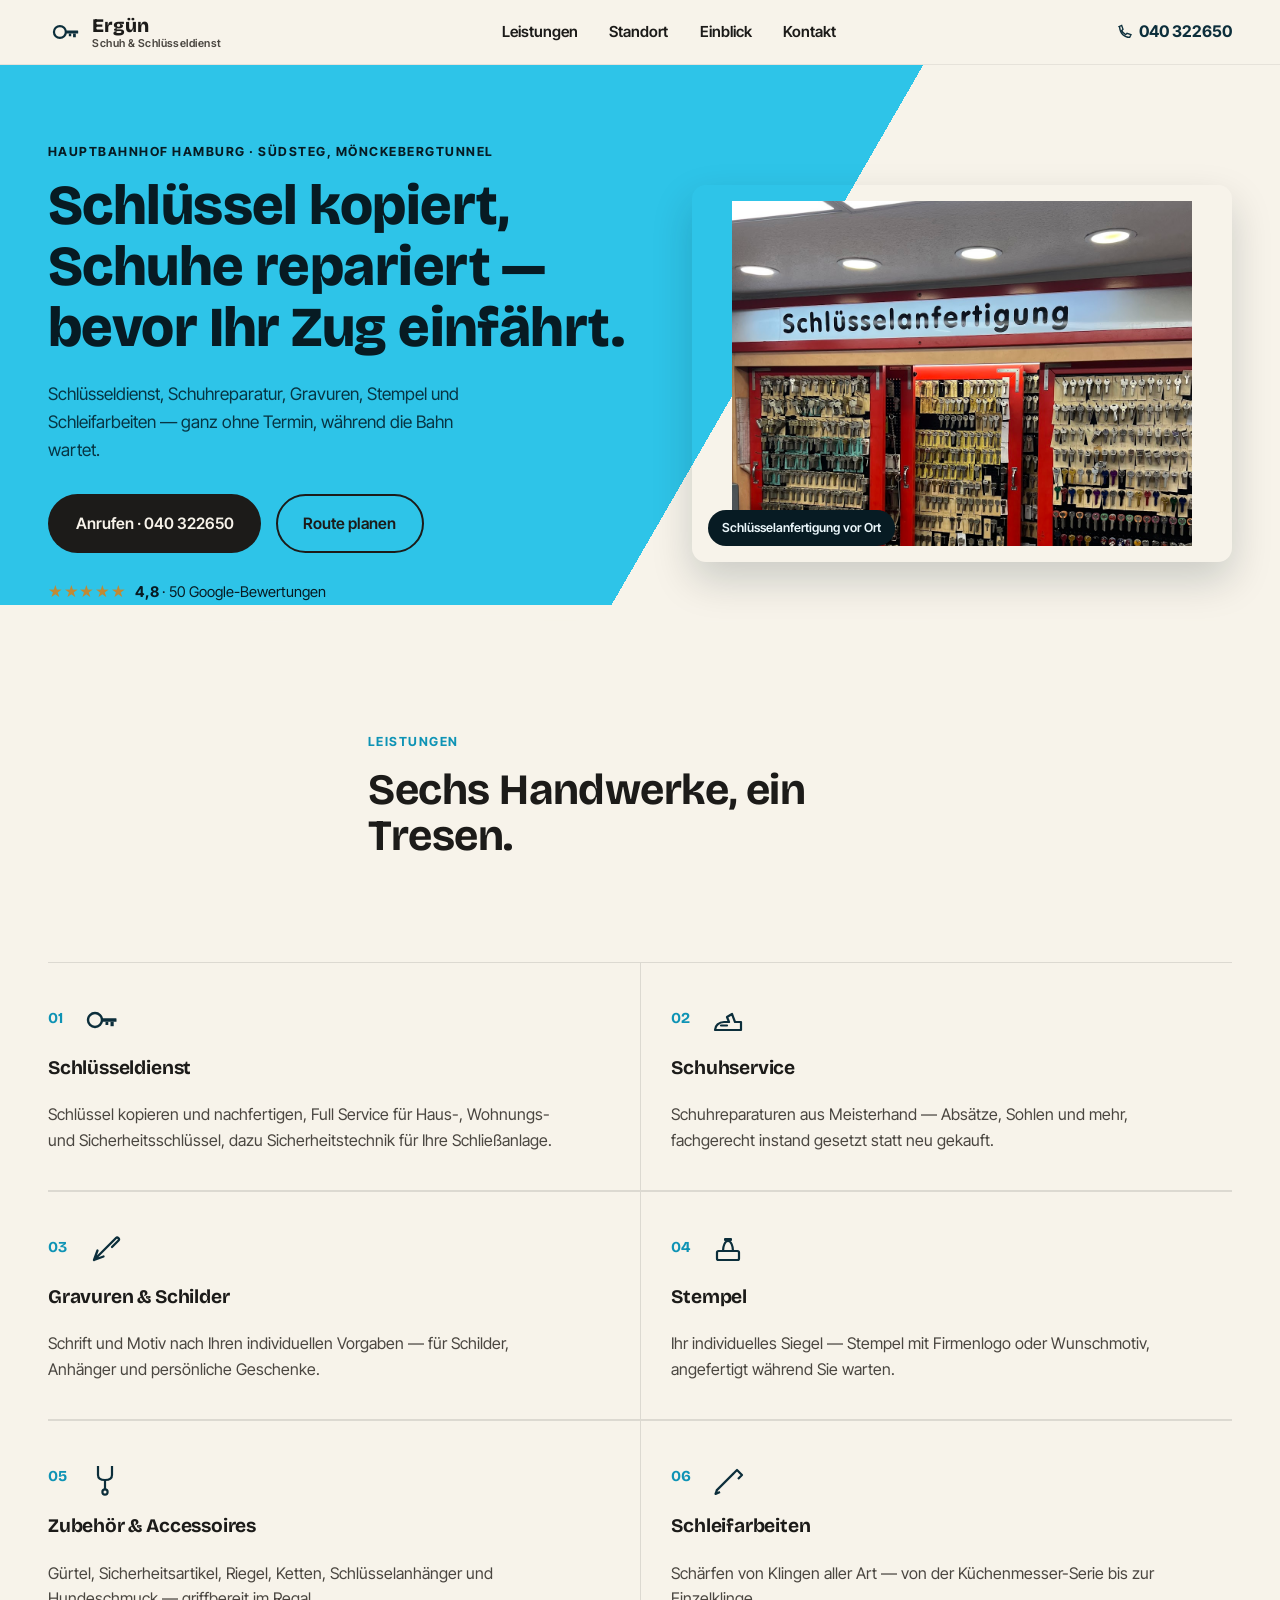
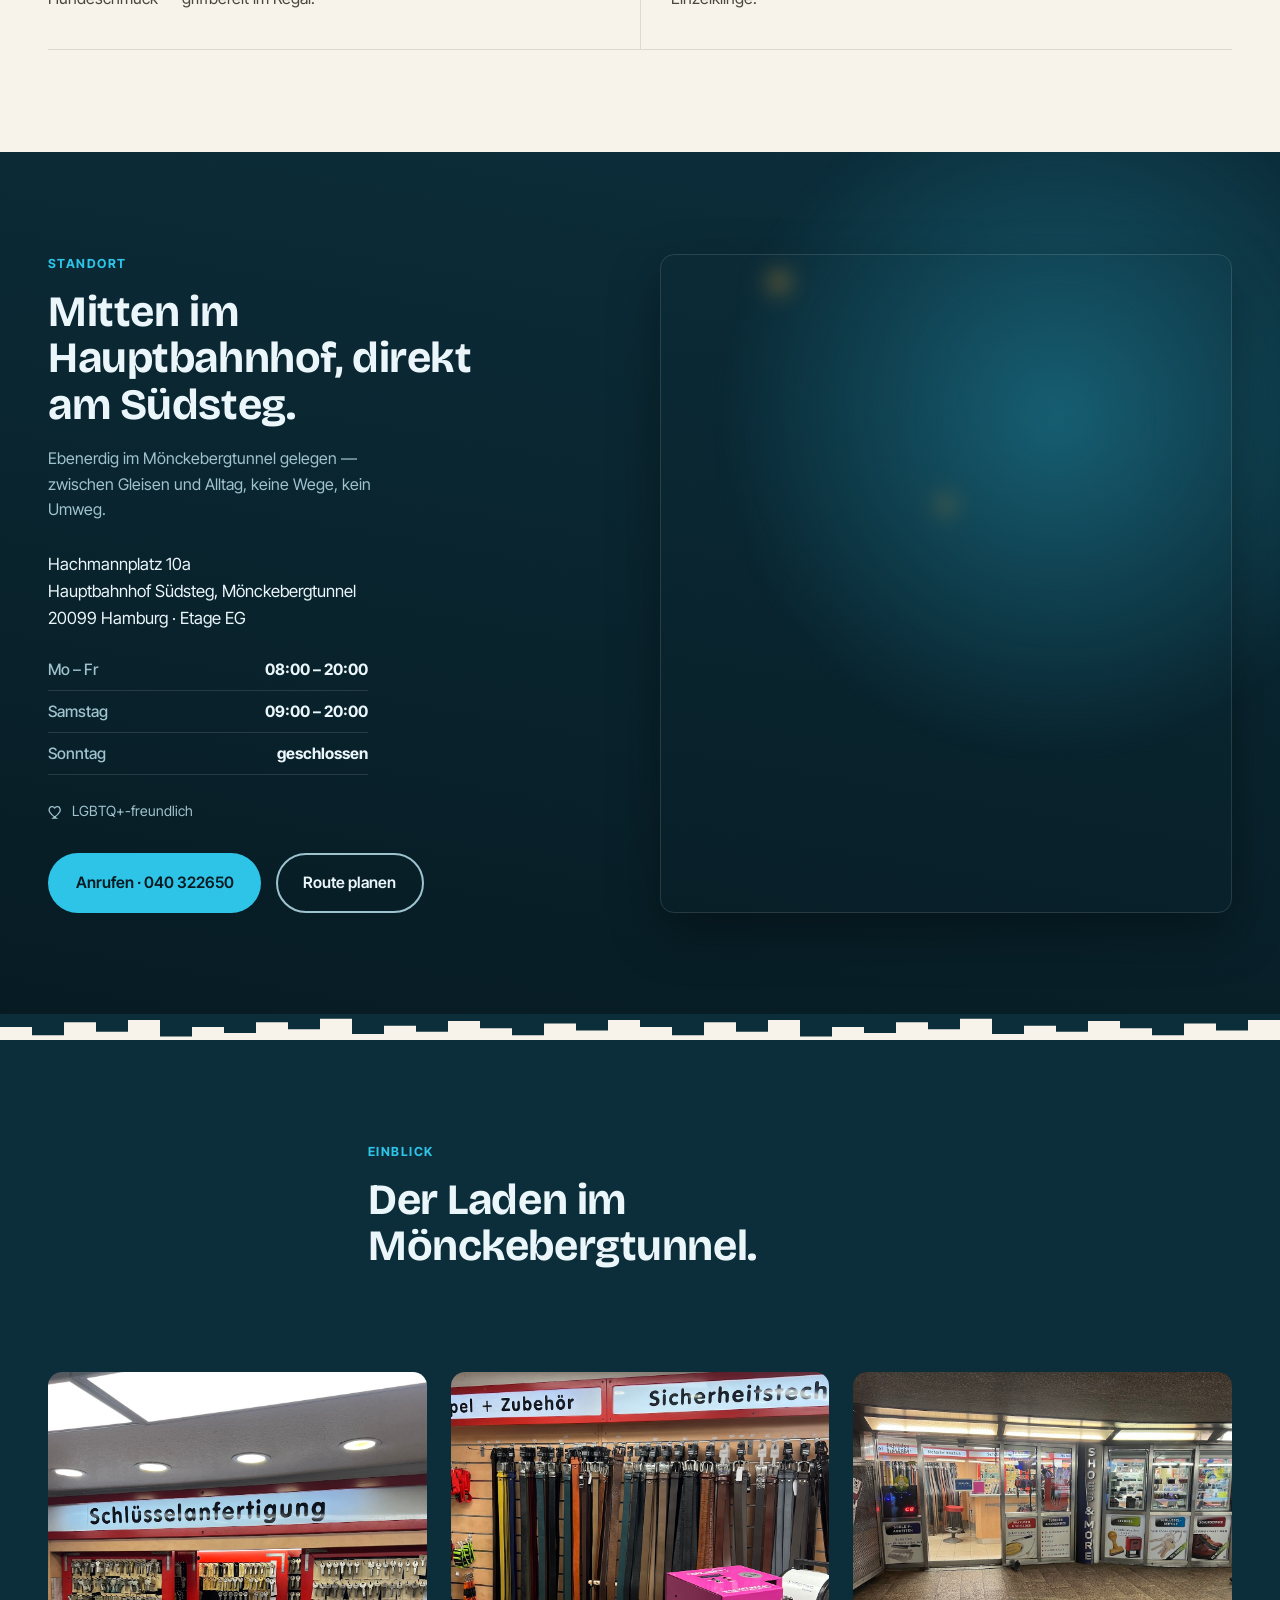
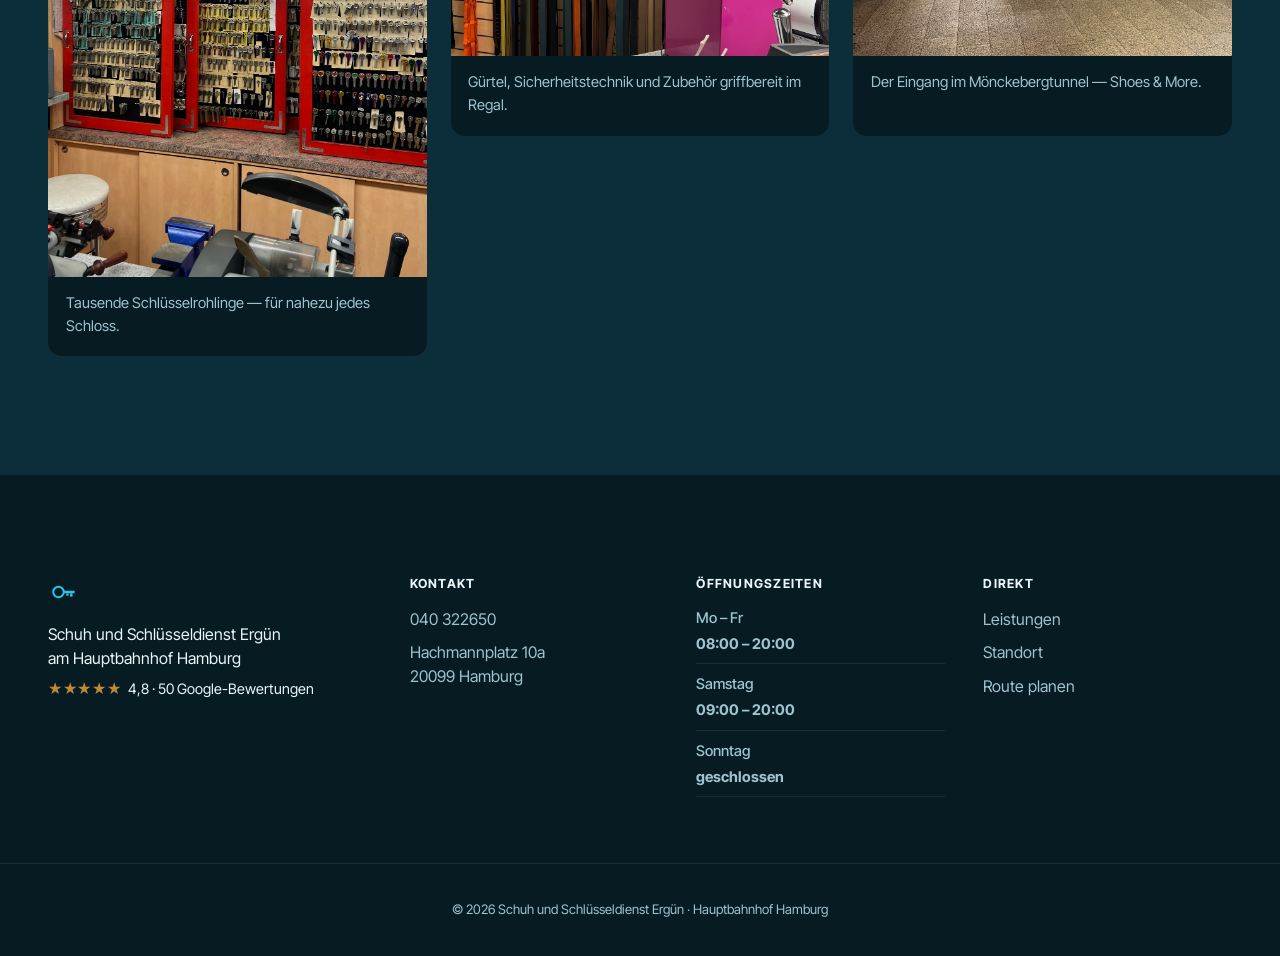
==== index.html @ 08adabd7 "Add files via upload" ====
<!DOCTYPE html>
<html lang="de">
<head>
<meta charset="UTF-8">
<meta name="viewport" content="width=device-width, initial-scale=1.0">
<title>Schuh und Schlüsseldienst Ergün — am Hauptbahnhof Hamburg</title>
<meta name="description" content="Schlüsseldienst, Schuhreparatur, Gravuren, Stempel und Schleifarbeiten direkt am Hauptbahnhof Hamburg, Südsteg Mönckebergtunnel. Ohne Termin, Mo–Sa geöffnet.">
<link rel="icon" href="data:image/svg+xml,%3Csvg xmlns='http://www.w3.org/2000/svg' viewBox='0 0 32 32'%3E%3Crect width='32' height='32' rx='6' fill='%230C2E3B'/%3E%3Ccircle cx='12' cy='16' r='5.5' fill='none' stroke='%232EC4E8' stroke-width='2.4'/%3E%3Crect x='16.5' y='14.6' width='11' height='2.8' rx='0.6' fill='%232EC4E8'/%3E%3Crect x='23' y='17.4' width='2.6' height='3.4' fill='%232EC4E8'/%3E%3Crect x='19.5' y='17.4' width='2.2' height='2.6' fill='%232EC4E8'/%3E%3C/svg%3E">

<link rel="preconnect" href="https://fonts.googleapis.com">
<link rel="preconnect" href="https://fonts.gstatic.com" crossorigin>
<link href="https://fonts.googleapis.com/css2?family=Bricolage+Grotesque:opsz,wght@12..96,400;12..96,600;12..96,700;12..96,800&family=Inter+Tight:wght@400;500;600;700&display=swap" rel="stylesheet">

<link rel="stylesheet" href="styles.css">
</head>
<body>

<a class="skip-link" href="#main">Zum Inhalt springen</a>

<header class="site-header" id="top">
  <div class="header-inner">
    <a href="#top" class="logo">
      <span class="logo-mark" aria-hidden="true">
        <svg viewBox="0 0 40 40" fill="none" xmlns="http://www.w3.org/2000/svg">
          <circle cx="14" cy="20" r="7" stroke="currentColor" stroke-width="2.6"/>
          <rect x="20.5" y="18.2" width="15" height="3.6" rx="0.6" fill="currentColor"/>
          <rect x="29.5" y="21.8" width="3.2" height="4.4" fill="currentColor"/>
          <rect x="24.5" y="21.8" width="2.8" height="3.2" fill="currentColor"/>
        </svg>
      </span>
      <span class="logo-text">
        <span class="logo-name">Ergün</span>
        <span class="logo-sub">Schuh &amp; Schlüsseldienst</span>
      </span>
    </a>

    <nav class="site-nav" id="site-nav" aria-label="Hauptnavigation">
      <a href="#leistungen">Leistungen</a>
      <a href="#standort">Standort</a>
      <a href="#galerie">Einblick</a>
      <a href="#kontakt">Kontakt</a>
    </nav>

    <div class="header-actions">
      <a class="header-phone" href="tel:+4940322650">
        <svg viewBox="0 0 24 24" width="16" height="16" fill="none" stroke="currentColor" stroke-width="2" aria-hidden="true"><path d="M4 5c0 8.3 6.7 15 15 15l2-4-6-2-2 2c-2.5-1.3-4.7-3.5-6-6l2-2-2-6-4 2z"/></svg>
        040 322650
      </a>
      <button class="nav-toggle" id="nav-toggle" aria-controls="site-nav" aria-expanded="false">
        <span class="nav-toggle-label">Menü</span>
        <span class="nav-toggle-icon" aria-hidden="true"></span>
      </button>
    </div>
  </div>
</header>

<main id="main">

  <!-- ================= HERO ================= -->
  <section class="hero">
    <div class="hero-inner">
      <div class="hero-copy">
        <p class="eyebrow">Hauptbahnhof Hamburg · Südsteg, Mönckebergtunnel</p>
        <h1>Schlüssel kopiert, Schuhe repariert — bevor Ihr Zug einfährt.</h1>
        <p class="hero-lede">Schlüsseldienst, Schuhreparatur, Gravuren, Stempel und Schleifarbeiten — ganz ohne Termin, während die Bahn wartet.</p>
        <div class="hero-actions">
          <a class="btn btn-primary" href="tel:+4940322650">Anrufen · 040 322650</a>
          <a class="btn btn-ghost" href="https://www.google.com/maps/dir/?api=1&destination=Hachmannplatz+10a%2C+20099+Hamburg" target="_blank" rel="noopener">Route planen</a>
        </div>
        <div class="hero-rating">
          <span class="stars" aria-hidden="true">★★★★★</span>
          <span><strong>4,8</strong> · 50 Google-Bewertungen</span>
        </div>
      </div>
      <div class="hero-media">
        <figure>
          <img src="images/schluesselwand.jpg" alt="Wand mit hunderten Schlüsselrohlingen in der Schlüsselanfertigung bei Ergün" width="1200" height="1697" loading="eager">
        </figure>
        <span class="hero-media-tag">Schlüsselanfertigung vor Ort</span>
      </div>
    </div>
  </section>

  <div class="divider" aria-hidden="true">
    <svg viewBox="0 0 1200 44" preserveAspectRatio="none"><path d="M0,22 L30,22 L30,8 L60,8 L60,30 L90,30 L90,14 L120,14 L120,34 L150,34 L150,6 L180,6 L180,22 L210,22 L210,12 L240,12 L240,30 L270,30 L270,18 L300,18 L300,36 L330,36 L330,10 L360,10 L360,24 L390,24 L390,14 L420,14 L420,32 L450,32 L450,20 L480,20 L480,8 L510,8 L510,28 L540,28 L540,16 L570,16 L570,34 L600,34 L600,22 L630,22 L630,8 L660,8 L660,30 L690,30 L690,14 L720,14 L720,34 L750,34 L750,6 L780,6 L780,22 L810,22 L810,12 L840,12 L840,30 L870,30 L870,18 L900,18 L900,36 L930,36 L930,10 L960,10 L960,24 L990,24 L990,14 L1020,14 L1020,32 L1050,32 L1050,20 L1080,20 L1080,8 L1110,8 L1110,28 L1140,28 L1140,16 L1170,16 L1170,34 L1200,34 L1200,44 L0,44 Z"/></svg>
  </div>

  <!-- ================= LEISTUNGEN ================= -->
  <section class="services" id="leistungen">
    <div class="section-head">
      <p class="eyebrow">Leistungen</p>
      <h2>Sechs Handwerke, ein Tresen.</h2>
    </div>

    <ul class="service-list">
      <li class="service-item">
        <span class="service-index">01</span>
        <div class="service-icon" aria-hidden="true">
          <svg viewBox="0 0 40 40" fill="none"><circle cx="14" cy="20" r="7" stroke="currentColor" stroke-width="2.4"/><rect x="20.5" y="18.2" width="15" height="3.6" rx="0.6" fill="currentColor"/><rect x="29.5" y="21.8" width="3.2" height="4.4" fill="currentColor"/><rect x="24.5" y="21.8" width="2.8" height="3.2" fill="currentColor"/></svg>
        </div>
        <h3>Schlüsseldienst</h3>
        <p>Schlüssel kopieren und nachfertigen, Full Service für Haus-, Wohnungs- und Sicherheitsschlüssel, dazu Sicherheitstechnik für Ihre Schließanlage.</p>
      </li>

      <li class="service-item">
        <span class="service-index">02</span>
        <div class="service-icon" aria-hidden="true">
          <svg viewBox="0 0 40 40" fill="none"><path d="M7 30h26v-8h-6l-3-8-5 3 2 5h-5c-5 0-9 3.5-9 8z" stroke="currentColor" stroke-width="2.2" stroke-linejoin="round" stroke-linecap="round"/><path d="M13 25.5h6" stroke="currentColor" stroke-width="2.2" stroke-linecap="round"/></svg>
        </div>
        <h3>Schuhservice</h3>
        <p>Schuhreparaturen aus Meisterhand — Absätze, Sohlen und mehr, fachgerecht instand gesetzt statt neu gekauft.</p>
      </li>

      <li class="service-item">
        <span class="service-index">03</span>
        <div class="service-icon" aria-hidden="true">
          <svg viewBox="0 0 40 40" fill="none"><path d="M9 31 25 15l6-6c1.5-1.5 4 1 2.5 2.5L27 18M9 31l3.5-9.5M9 31l9.5-3.5" stroke="currentColor" stroke-width="2.3" stroke-linejoin="round" stroke-linecap="round"/></svg>
        </div>
        <h3>Gravuren &amp; Schilder</h3>
        <p>Schrift und Motiv nach Ihren individuellen Vorgaben — für Schilder, Anhänger und persönliche Geschenke.</p>
      </li>

      <li class="service-item">
        <span class="service-index">04</span>
        <div class="service-icon" aria-hidden="true">
          <svg viewBox="0 0 40 40" fill="none"><rect x="9" y="22" width="22" height="9" rx="1.5" stroke="currentColor" stroke-width="2.2"/><path d="M15 22c0-5 2-10 5-10s5 5 5 10" stroke="currentColor" stroke-width="2.2" stroke-linecap="round"/><rect x="16" y="9" width="8" height="3" rx="1" fill="currentColor"/></svg>
        </div>
        <h3>Stempel</h3>
        <p>Ihr individuelles Siegel — Stempel mit Firmenlogo oder Wunschmotiv, angefertigt während Sie warten.</p>
      </li>

      <li class="service-item">
        <span class="service-index">05</span>
        <div class="service-icon" aria-hidden="true">
          <svg viewBox="0 0 40 40" fill="none"><path d="M13 8v9c0 3 2.5 5 7 5s7-2 7-5V8" stroke="currentColor" stroke-width="2.2"/><path d="M20 22v10" stroke="currentColor" stroke-width="2.2"/><circle cx="20" cy="34" r="2.6" stroke="currentColor" stroke-width="2.2"/></svg>
        </div>
        <h3>Zubehör &amp; Accessoires</h3>
        <p>Gürtel, Sicherheitsartikel, Riegel, Ketten, Schlüsselanhänger und Hundeschmuck — griffbereit im Regal.</p>
      </li>

      <li class="service-item">
        <span class="service-index">06</span>
        <div class="service-icon" aria-hidden="true">
          <svg viewBox="0 0 40 40" fill="none"><path d="M8 32 24 16" stroke="currentColor" stroke-width="2.4" stroke-linecap="round"/><path d="M24 16l4-4 5 5-4 4" stroke="currentColor" stroke-width="2.2" stroke-linejoin="round"/><path d="M8 32l-1.5 4L11 34" stroke="currentColor" stroke-width="2.2" stroke-linejoin="round"/></svg>
        </div>
        <h3>Schleifarbeiten</h3>
        <p>Schärfen von Klingen aller Art — von der Küchenmesser-Serie bis zur Einzelklinge.</p>
      </li>
    </ul>
  </section>

  <!-- ================= STANDORT (dunkel) ================= -->
  <section class="location" id="standort">
    <div class="location-glow" aria-hidden="true"></div>
    <div class="location-inner">
      <div class="location-copy">
        <p class="eyebrow eyebrow-light">Standort</p>
        <h2>Mitten im Hauptbahnhof, direkt am Südsteg.</h2>
        <p class="location-lede">Ebenerdig im Mönckebergtunnel gelegen — zwischen Gleisen und Alltag, keine Wege, kein Umweg.</p>

        <address>
          Hachmannplatz 10a<br>
          Hauptbahnhof Südsteg, Mönckebergtunnel<br>
          20099 Hamburg · Etage EG
        </address>

        <dl class="hours">
          <div><dt>Mo – Fr</dt><dd>08:00 – 20:00</dd></div>
          <div><dt>Samstag</dt><dd>09:00 – 20:00</dd></div>
          <div><dt>Sonntag</dt><dd>geschlossen</dd></div>
        </dl>

        <p class="location-note">
          <svg viewBox="0 0 24 24" width="16" height="16" fill="none" stroke="currentColor" stroke-width="2" aria-hidden="true"><path d="M12 21s-7-4.6-9.5-9C.7 8.4 2 4.8 5.2 4c2-.5 3.8.4 4.8 2 1-1.6 2.8-2.5 4.8-2 3.2.8 4.5 4.4 2.7 8-2.5 4.4-9.5 9-9.5 9z"/></svg>
          LGBTQ+-freundlich
        </p>

        <div class="location-actions">
          <a class="btn btn-primary" href="tel:+4940322650">Anrufen · 040 322650</a>
          <a class="btn btn-outline" href="https://www.google.com/maps/dir/?api=1&destination=Hachmannplatz+10a%2C+20099+Hamburg" target="_blank" rel="noopener">Route planen</a>
        </div>
      </div>

      <div class="location-map">
        <iframe
          title="Standort: Schuh und Schlüsseldienst Ergün am Hauptbahnhof Hamburg"
          src="https://www.google.com/maps?q=Hachmannplatz+10a,20099+Hamburg&output=embed"
          loading="lazy"
          referrerpolicy="no-referrer-when-downgrade">
        </iframe>
      </div>
    </div>
  </section>

  <div class="divider divider-flip" aria-hidden="true">
    <svg viewBox="0 0 1200 44" preserveAspectRatio="none"><path d="M0,22 L30,22 L30,8 L60,8 L60,30 L90,30 L90,14 L120,14 L120,34 L150,34 L150,6 L180,6 L180,22 L210,22 L210,12 L240,12 L240,30 L270,30 L270,18 L300,18 L300,36 L330,36 L330,10 L360,10 L360,24 L390,24 L390,14 L420,14 L420,32 L450,32 L450,20 L480,20 L480,8 L510,8 L510,28 L540,28 L540,16 L570,16 L570,34 L600,34 L600,22 L630,22 L630,8 L660,8 L660,30 L690,30 L690,14 L720,14 L720,34 L750,34 L750,6 L780,6 L780,22 L810,22 L810,12 L840,12 L840,30 L870,30 L870,18 L900,18 L900,36 L930,36 L930,10 L960,10 L960,24 L990,24 L990,14 L1020,14 L1020,32 L1050,32 L1050,20 L1080,20 L1080,8 L1110,8 L1110,28 L1140,28 L1140,16 L1170,16 L1170,34 L1200,34 L1200,44 L0,44 Z"/></svg>
  </div>

  <!-- ================= GALERIE ================= -->
  <section class="gallery" id="galerie">
    <div class="section-head">
      <p class="eyebrow">Einblick</p>
      <h2>Der Laden im Mönckebergtunnel.</h2>
    </div>

    <div class="gallery-grid">
      <figure class="gallery-item gallery-item-tall">
        <img src="images/schluesselwand.jpg" alt="Regale mit Schlüsselrohlingen in allen Farben in der Schlüsselanfertigung" loading="lazy">
        <figcaption>Tausende Schlüsselrohlinge — für nahezu jedes Schloss.</figcaption>
      </figure>
      <figure class="gallery-item">
        <img src="images/zubehoer.jpg" alt="Regal mit Gürteln, Sicherheitstechnik und Zubehör" loading="lazy">
        <figcaption>Gürtel, Sicherheitstechnik und Zubehör griffbereit im Regal.</figcaption>
      </figure>
      <figure class="gallery-item">
        <img src="images/ladeneingang.jpg" alt="Eingang des Ladens Shoes &amp; More im Mönckebergtunnel am Hauptbahnhof" loading="lazy">
        <figcaption>Der Eingang im Mönckebergtunnel — Shoes &amp; More.</figcaption>
      </figure>
    </div>
  </section>

</main>

<footer class="site-footer" id="kontakt">
  <div class="footer-inner">
    <div class="footer-brand">
      <span class="logo-mark" aria-hidden="true">
        <svg viewBox="0 0 40 40" fill="none" xmlns="http://www.w3.org/2000/svg">
          <circle cx="14" cy="20" r="7" stroke="currentColor" stroke-width="2.6"/>
          <rect x="20.5" y="18.2" width="15" height="3.6" rx="0.6" fill="currentColor"/>
          <rect x="29.5" y="21.8" width="3.2" height="4.4" fill="currentColor"/>
          <rect x="24.5" y="21.8" width="2.8" height="3.2" fill="currentColor"/>
        </svg>
      </span>
      <p>Schuh und Schlüsseldienst Ergün<br>am Hauptbahnhof Hamburg</p>
      <p class="footer-rating"><span class="stars" aria-hidden="true">★★★★★</span> 4,8 · 50 Google-Bewertungen</p>
    </div>

    <div class="footer-col">
      <h3>Kontakt</h3>
      <a href="tel:+4940322650">040 322650</a>
      <address>Hachmannplatz 10a<br>20099 Hamburg</address>
    </div>

    <div class="footer-col">
      <h3>Öffnungszeiten</h3>
      <dl class="hours hours-footer">
        <div><dt>Mo – Fr</dt><dd>08:00 – 20:00</dd></div>
        <div><dt>Samstag</dt><dd>09:00 – 20:00</dd></div>
        <div><dt>Sonntag</dt><dd>geschlossen</dd></div>
      </dl>
    </div>

    <div class="footer-col">
      <h3>Direkt</h3>
      <a href="#leistungen">Leistungen</a>
      <a href="#standort">Standort</a>
      <a href="https://www.google.com/maps/dir/?api=1&destination=Hachmannplatz+10a%2C+20099+Hamburg" target="_blank" rel="noopener">Route planen</a>
    </div>
  </div>

  <div class="footer-bottom">
    <p>© 2026 Schuh und Schlüsseldienst Ergün · Hauptbahnhof Hamburg</p>
  </div>
</footer>

<script src="script.js"></script>
</body>
</html>
---- styles.css ----
/* ================================================
   Schuh und Schlüsseldienst Ergün — Design Tokens
   ================================================ */
:root {
  /* Farben */
  --paper: #F7F3EA;
  --paper-dim: #EFE9DB;
  --ink: #1C1B19;
  --ink-soft: #4A4640;

  --navy: #0C2E3B;
  --navy-deep: #071B23;
  --navy-line: rgba(255, 255, 255, 0.12);

  --cyan: #2EC4E8;
  --cyan-deep: #0E93B5;
  --cyan-ink: #073544;

  --brass: #C08A34;
  --red: #B5222A;

  --paper-on-navy: #EAF6FA;
  --paper-on-navy-dim: #9FC3CE;

  /* Typografie */
  --font-display: "Bricolage Grotesque", "Segoe UI", system-ui, sans-serif;
  --font-body: "Inter Tight", "Segoe UI", system-ui, sans-serif;

  /* Abstand */
  --gutter: clamp(1.25rem, 4vw, 3rem);
  --section-pad: clamp(3.5rem, 8vw, 7rem);
  --radius: 14px;
}

/* ================= Reset ================= */
*, *::before, *::after { box-sizing: border-box; }
html { -webkit-text-size-adjust: 100%; scroll-behavior: smooth; }
@media (prefers-reduced-motion: reduce) {
  html { scroll-behavior: auto; }
  *, *::before, *::after {
    animation-duration: 0.01ms !important;
    animation-iteration-count: 1 !important;
    transition-duration: 0.01ms !important;
    scroll-behavior: auto !important;
  }
}

body {
  margin: 0;
  background: var(--paper);
  color: var(--ink);
  font-family: var(--font-body);
  font-size: 16px;
  line-height: 1.6;
  -webkit-font-smoothing: antialiased;
}

img { max-width: 100%; height: auto; display: block; }
address { font-style: normal; }
ul { list-style: none; margin: 0; padding: 0; }

a { color: inherit; text-decoration: none; }

h1, h2, h3 {
  font-family: var(--font-display);
  color: var(--ink);
  margin: 0;
  line-height: 1.08;
  letter-spacing: -0.01em;
}

:focus-visible {
  outline: 3px solid var(--brass);
  outline-offset: 3px;
  border-radius: 4px;
}

.skip-link {
  position: absolute;
  left: -999px;
  top: auto;
  background: var(--ink);
  color: var(--paper);
  padding: 0.75rem 1.25rem;
  z-index: 999;
  border-radius: 0 0 8px 0;
}
.skip-link:focus {
  left: 0;
  top: 0;
}

.eyebrow {
  font-family: var(--font-body);
  font-weight: 700;
  font-size: 0.78rem;
  letter-spacing: 0.12em;
  text-transform: uppercase;
  color: var(--cyan-deep);
  margin: 0 0 0.9rem;
}
.eyebrow-light { color: var(--cyan); }

/* ================= Buttons ================= */
.btn {
  display: inline-flex;
  align-items: center;
  justify-content: center;
  gap: 0.5rem;
  padding: 0.95rem 1.6rem;
  border-radius: 999px;
  font-family: var(--font-body);
  font-weight: 600;
  font-size: 0.98rem;
  min-height: 44px;
  transition: transform 0.15s ease, background-color 0.15s ease, box-shadow 0.15s ease;
  border: 2px solid transparent;
}
.btn:hover { transform: translateY(-1px); }
.btn:active { transform: translateY(0); }

.btn-primary {
  background: var(--ink);
  color: var(--paper);
}
.btn-primary:hover { background: var(--navy-deep); }

.btn-ghost {
  background: transparent;
  border-color: var(--ink);
  color: var(--ink);
}
.btn-ghost:hover { background: var(--ink); color: var(--paper); }

.btn-outline {
  background: transparent;
  border-color: var(--paper-on-navy-dim);
  color: var(--paper-on-navy);
}
.btn-outline:hover { background: rgba(255,255,255,0.08); border-color: var(--cyan); }

/* ================= Header ================= */
.site-header {
  position: sticky;
  top: 0;
  z-index: 100;
  background: var(--paper);
  border-bottom: 1px solid rgba(28, 27, 25, 0.08);
}

.header-inner {
  max-width: 1280px;
  margin: 0 auto;
  padding: 0.85rem var(--gutter);
  display: flex;
  align-items: center;
  justify-content: space-between;
  gap: 1rem;
}

.logo {
  display: flex;
  align-items: center;
  gap: 0.65rem;
}
.logo-mark {
  display: inline-flex;
  align-items: center;
  justify-content: center;
  color: var(--navy);
  width: 34px;
  height: 34px;
  flex: none;
}
.logo-mark svg { width: 100%; height: 100%; display: block; }
.logo-text { display: flex; flex-direction: column; line-height: 1.15; }
.logo-name {
  font-family: var(--font-display);
  font-weight: 800;
  font-size: 1.2rem;
  color: var(--ink);
}
.logo-sub {
  font-size: 0.68rem;
  font-weight: 600;
  letter-spacing: 0.04em;
  color: var(--ink-soft);
}

.site-nav {
  display: flex;
  gap: 1.75rem;
  font-weight: 600;
  font-size: 0.95rem;
}
.site-nav a { padding: 0.4rem 0.1rem; position: relative; }
.site-nav a::after {
  content: "";
  position: absolute;
  left: 0; right: 100%;
  bottom: -2px;
  height: 2px;
  background: var(--cyan-deep);
  transition: right 0.2s ease;
}
.site-nav a:hover::after,
.site-nav a:focus-visible::after { right: 0; }

.header-actions { display: flex; align-items: center; gap: 0.9rem; }

.header-phone {
  display: inline-flex;
  align-items: center;
  gap: 0.4rem;
  font-weight: 700;
  font-size: 0.92rem;
  color: var(--navy);
  white-space: nowrap;
}

.nav-toggle {
  display: none;
  align-items: center;
  gap: 0.5rem;
  background: none;
  border: none;
  font-family: var(--font-body);
  font-weight: 600;
  font-size: 0.9rem;
  color: var(--ink);
  cursor: pointer;
  padding: 0.5rem;
  min-width: 44px;
  min-height: 44px;
}
.nav-toggle-icon {
  width: 20px;
  height: 14px;
  position: relative;
}
.nav-toggle-icon,
.nav-toggle-icon::before,
.nav-toggle-icon::after {
  display: block;
}
.nav-toggle-icon::before,
.nav-toggle-icon::after,
.nav-toggle-icon {
  height: 2px;
  background: var(--ink);
}
.nav-toggle-icon::before,
.nav-toggle-icon::after {
  content: "";
  position: absolute;
  left: 0;
  width: 100%;
  transition: transform 0.2s ease, opacity 0.2s ease;
}
.nav-toggle-icon { background: var(--ink); top: 6px; position: relative; }
.nav-toggle-icon::before { top: -6px; }
.nav-toggle-icon::after { top: 6px; }

.nav-toggle[aria-expanded="true"] .nav-toggle-icon { background: transparent; }
.nav-toggle[aria-expanded="true"] .nav-toggle-icon::before { transform: translateY(6px) rotate(45deg); }
.nav-toggle[aria-expanded="true"] .nav-toggle-icon::after { transform: translateY(-6px) rotate(-45deg); }

/* ================= Hero ================= */
.hero {
  background: linear-gradient(175deg, var(--cyan) 0%, var(--cyan) 62%, var(--paper) 62%);
  padding: clamp(2.5rem, 6vw, 4.5rem) var(--gutter) 0;
}
.hero-inner {
  max-width: 1280px;
  margin: 0 auto;
  display: grid;
  grid-template-columns: 1fr;
  gap: 2.5rem;
  align-items: end;
}
.hero-copy { max-width: 640px; }
.hero-copy .eyebrow { color: var(--navy-deep); }
.hero h1 {
  font-size: clamp(2.1rem, 5.6vw, 3.6rem);
  font-weight: 800;
  color: var(--navy-deep);
}
.hero-lede {
  margin: 1.35rem 0 1.9rem;
  font-size: 1.08rem;
  color: var(--cyan-ink);
  max-width: 46ch;
}
.hero-actions { display: flex; flex-wrap: wrap; gap: 0.9rem; }
.hero-rating {
  display: flex;
  align-items: center;
  gap: 0.55rem;
  margin-top: 1.75rem;
  font-size: 0.92rem;
  color: var(--navy-deep);
}
.stars { color: var(--brass); letter-spacing: 0.05em; }

.hero-media {
  position: relative;
  border-radius: var(--radius) var(--radius) 0 0;
  overflow: hidden;
  box-shadow: 0 18px 40px rgba(7, 27, 35, 0.18);
}
.hero-media img {
  width: 100%;
  aspect-ratio: 4 / 3;
  object-fit: cover;
  object-position: center 30%;
}
.hero-media-tag {
  position: absolute;
  left: 1rem;
  bottom: 1rem;
  background: var(--navy-deep);
  color: var(--paper-on-navy);
  font-size: 0.78rem;
  font-weight: 600;
  padding: 0.5rem 0.85rem;
  border-radius: 999px;
}

/* ================= Divider (Schlüsselzacken) ================= */
.divider {
  width: 100%;
  line-height: 0;
  color: var(--paper);
  margin-top: -1px;
}
.divider svg { width: 100%; height: 26px; display: block; }
.divider svg path { fill: currentColor; }
.divider-flip { transform: scaleY(-1); color: var(--navy); }
.divider-flip + .gallery,
.location + .divider-flip { color: var(--navy); }

/* ================= Section shell ================= */
.section-head { max-width: 640px; margin: 0 auto var(--section-pad); text-align: left; padding: 0 var(--gutter); }
.section-head h2 { font-size: clamp(1.9rem, 4.2vw, 2.7rem); font-weight: 700; }

.services {
  padding: var(--section-pad) 0;
  max-width: 1280px;
  margin: 0 auto;
}

.service-list {
  display: grid;
  grid-template-columns: 1fr;
  padding: 0 var(--gutter);
  border-top: 1px solid rgba(28, 27, 25, 0.12);
}
.service-item {
  display: grid;
  grid-template-columns: auto auto 1fr;
  align-items: start;
  gap: 1.1rem;
  padding: 1.9rem 0;
  border-bottom: 1px solid rgba(28, 27, 25, 0.12);
}
.service-index {
  font-family: var(--font-display);
  font-weight: 700;
  font-size: 0.95rem;
  color: var(--cyan-deep);
  padding-top: 0.35rem;
}
.service-icon {
  width: 40px;
  height: 40px;
  color: var(--navy);
  flex: none;
}
.service-icon svg { width: 100%; height: 100%; }
.service-item h3 {
  font-size: 1.2rem;
  font-weight: 700;
  margin-bottom: 0.4rem;
  grid-column: 1 / -1;
}
.service-item p {
  grid-column: 1 / -1;
  margin: 0;
  color: var(--ink-soft);
  max-width: 56ch;
}

/* ================= Standort (dunkel) ================= */
.location {
  position: relative;
  background: linear-gradient(190deg, var(--navy) 0%, var(--navy-deep) 100%);
  color: var(--paper-on-navy);
  overflow: hidden;
  padding: var(--section-pad) 0;
}
.location-glow {
  position: absolute;
  top: -10%;
  right: -10%;
  width: 55%;
  aspect-ratio: 1;
  background: radial-gradient(circle, rgba(46, 196, 232, 0.35) 0%, rgba(46, 196, 232, 0) 68%);
  filter: blur(10px);
  pointer-events: none;
}
.location-glow::before,
.location-glow::after {
  content: "";
  position: absolute;
  width: 10px;
  height: 10px;
  border-radius: 50%;
  background: var(--brass);
  box-shadow: 0 0 18px 4px rgba(192, 138, 52, 0.7);
}
.location-glow::before { top: 30%; left: 10%; }
.location-glow::after { top: 62%; left: 34%; width: 6px; height: 6px; }

.location-inner {
  position: relative;
  max-width: 1280px;
  margin: 0 auto;
  padding: 0 var(--gutter);
  display: grid;
  grid-template-columns: 1fr;
  gap: 2.5rem;
}

.location h2 {
  color: var(--paper-on-navy);
  font-size: clamp(1.9rem, 4.2vw, 2.7rem);
  font-weight: 700;
  max-width: 16ch;
}
.location-lede {
  color: var(--paper-on-navy-dim);
  max-width: 42ch;
  margin: 1.1rem 0 1.75rem;
}
.location address {
  font-size: 1.05rem;
  line-height: 1.6;
  margin-bottom: 1.6rem;
}

.hours {
  display: grid;
  gap: 0.55rem;
  margin: 0 0 1.6rem;
  max-width: 20rem;
}
.hours > div {
  display: flex;
  justify-content: space-between;
  border-bottom: 1px solid var(--navy-line);
  padding-bottom: 0.45rem;
  font-size: 0.98rem;
}
.hours dt { color: var(--paper-on-navy-dim); font-weight: 500; }
.hours dd { margin: 0; font-weight: 700; }

.location-note {
  display: flex;
  align-items: center;
  gap: 0.5rem;
  font-size: 0.88rem;
  color: var(--paper-on-navy-dim);
  margin-bottom: 1.9rem;
}

.location-actions { display: flex; flex-wrap: wrap; gap: 0.9rem; }
.location-actions .btn-primary { background: var(--cyan); color: var(--navy-deep); }
.location-actions .btn-primary:hover { background: var(--paper-on-navy); }

.location-map {
  border-radius: var(--radius);
  overflow: hidden;
  min-height: 280px;
  box-shadow: 0 20px 50px rgba(0,0,0,0.35);
  border: 1px solid var(--navy-line);
}
.location-map iframe {
  width: 100%;
  height: 100%;
  min-height: 280px;
  border: 0;
  display: block;
  filter: grayscale(0.15) contrast(1.05);
}

/* ================= Galerie ================= */
.gallery {
  background: var(--navy);
  padding: var(--section-pad) 0 calc(var(--section-pad) + 1rem);
}
.gallery .section-head h2,
.gallery .eyebrow { color: var(--paper-on-navy); }
.gallery .eyebrow { color: var(--cyan); }

.gallery-grid {
  max-width: 1280px;
  margin: 0 auto;
  padding: 0 var(--gutter);
  display: grid;
  grid-template-columns: 1fr;
  gap: 1.5rem;
}
.gallery-item {
  margin: 0;
  border-radius: var(--radius);
  overflow: hidden;
  background: var(--navy-deep);
}
.gallery-item img {
  width: 100%;
  aspect-ratio: 4 / 3;
  object-fit: cover;
}
.gallery-item-tall img { aspect-ratio: 3 / 4; }
.gallery-item figcaption {
  padding: 0.9rem 1.1rem 1.1rem;
  color: var(--paper-on-navy-dim);
  font-size: 0.92rem;
}

/* ================= Footer ================= */
.site-footer { background: var(--navy-deep); color: var(--paper-on-navy-dim); }
.footer-inner {
  max-width: 1280px;
  margin: 0 auto;
  padding: var(--section-pad) var(--gutter) 2.5rem;
  display: grid;
  grid-template-columns: 1fr;
  gap: 2.4rem;
}
.footer-brand { color: var(--paper-on-navy); }
.footer-brand .logo-mark { color: var(--cyan); width: 30px; height: 30px; margin-bottom: 0.9rem; }
.footer-brand p { margin: 0 0 0.5rem; line-height: 1.5; }
.footer-rating { display: flex; align-items: center; gap: 0.4rem; font-size: 0.9rem; }

.footer-col h3 {
  font-family: var(--font-body);
  font-size: 0.78rem;
  font-weight: 700;
  letter-spacing: 0.1em;
  text-transform: uppercase;
  color: var(--paper-on-navy);
  margin-bottom: 1rem;
}
.footer-col a,
.footer-col address {
  display: block;
  margin-bottom: 0.6rem;
  line-height: 1.5;
}
.footer-col a:hover { color: var(--cyan); }

.hours-footer { max-width: none; }
.hours-footer > div {
  border-bottom-color: rgba(255,255,255,0.08);
  font-size: 0.92rem;
  flex-direction: column;
  align-items: flex-start;
  gap: 0.15rem;
}

.footer-bottom {
  border-top: 1px solid rgba(255,255,255,0.08);
  padding: 1.4rem var(--gutter);
  font-size: 0.82rem;
  text-align: center;
}

/* ================= Reveal (JS-gestützt) ================= */
.reveal {
  opacity: 0;
  transform: translateY(18px);
  transition: opacity 0.6s ease, transform 0.6s ease;
}
.reveal.is-visible {
  opacity: 1;
  transform: translateY(0);
}
@media (prefers-reduced-motion: reduce) {
  .reveal { opacity: 1; transform: none; transition: none; }
}

/* ================================================
   Responsive
   ================================================ */

/* Tablet */
@media (min-width: 768px) {
  .header-phone { font-size: 1rem; }

  .hero-inner {
    grid-template-columns: 1.05fr 0.95fr;
    align-items: center;
    gap: 3rem;
  }
  .hero {
    background: linear-gradient(120deg, var(--cyan) 0%, var(--cyan) 58%, var(--paper) 58%);
    padding-top: clamp(3rem, 6vw, 5rem);
  }
  .hero-media { border-radius: var(--radius); }

  .service-list { grid-template-columns: repeat(2, 1fr); border-top: none; }
  .service-item { grid-template-columns: auto auto 1fr; border-top: 1px solid rgba(28,27,25,0.12); }
  .service-item:nth-child(2n) { border-left: 1px solid rgba(28,27,25,0.12); padding-left: 1.9rem; }
  .service-item:nth-child(1), .service-item:nth-child(2) { border-top: 1px solid rgba(28,27,25,0.12); }

  .location-inner { grid-template-columns: 1fr 1fr; align-items: start; }
  .location-map { min-height: 100%; }
  .location-map iframe { min-height: 420px; }

  .gallery-grid {
    grid-template-columns: repeat(3, 1fr);
    grid-template-rows: auto auto;
  }
  .gallery-item-tall { grid-row: 1 / 3; }

  .footer-inner { grid-template-columns: 1.3fr 1fr 1fr 1fr; }
}

/* Desktop */
@media (min-width: 1024px) {
  .nav-toggle { display: none !important; }
  .site-nav { display: flex; }

  .hero h1 { font-size: clamp(2.6rem, 4.4vw, 3.9rem); }

  .service-item { padding: 2.3rem 0; }
}

/* Large desktop */
@media (min-width: 1440px) {
  .header-inner, .hero-inner, .services, .location-inner, .gallery-grid, .footer-inner {
    max-width: 1360px;
  }
}

/* Mobile nav (below desktop breakpoint) */
@media (max-width: 1023px) {
  .nav-toggle { display: inline-flex; }
  .site-nav {
    position: fixed;
    inset: 0;
    top: var(--header-h, 64px);
    background: var(--paper);
    flex-direction: column;
    align-items: flex-start;
    gap: 0;
    padding: 1rem var(--gutter) 2rem;
    transform: translateY(-8px);
    opacity: 0;
    pointer-events: none;
    transition: opacity 0.2s ease, transform 0.2s ease;
  }
  .site-nav a {
    width: 100%;
    padding: 1rem 0;
    font-size: 1.15rem;
    border-bottom: 1px solid rgba(28,27,25,0.1);
  }
  .site-nav[data-open="true"] {
    opacity: 1;
    transform: translateY(0);
    pointer-events: auto;
  }
}

/* Small phones */
@media (max-width: 380px) {
  .hero-actions .btn { width: 100%; }
  .location-actions .btn { width: 100%; }
}
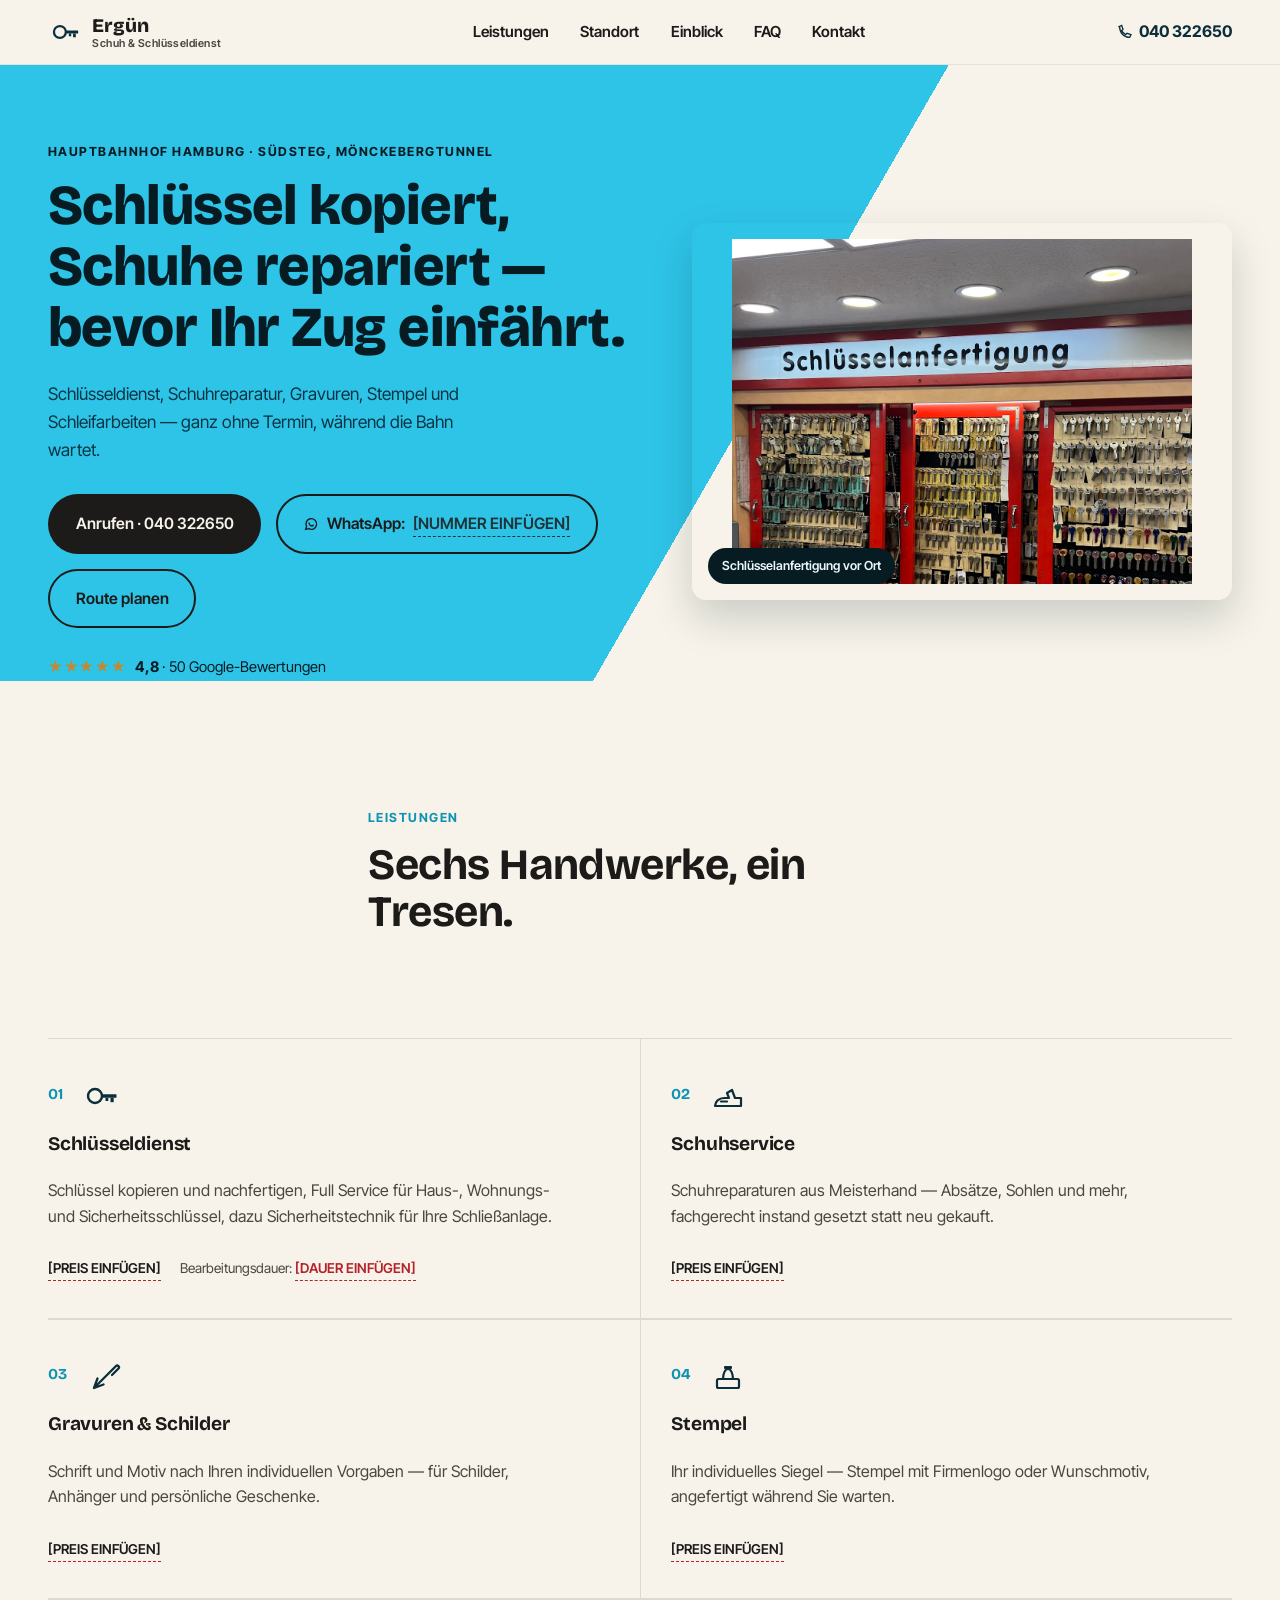
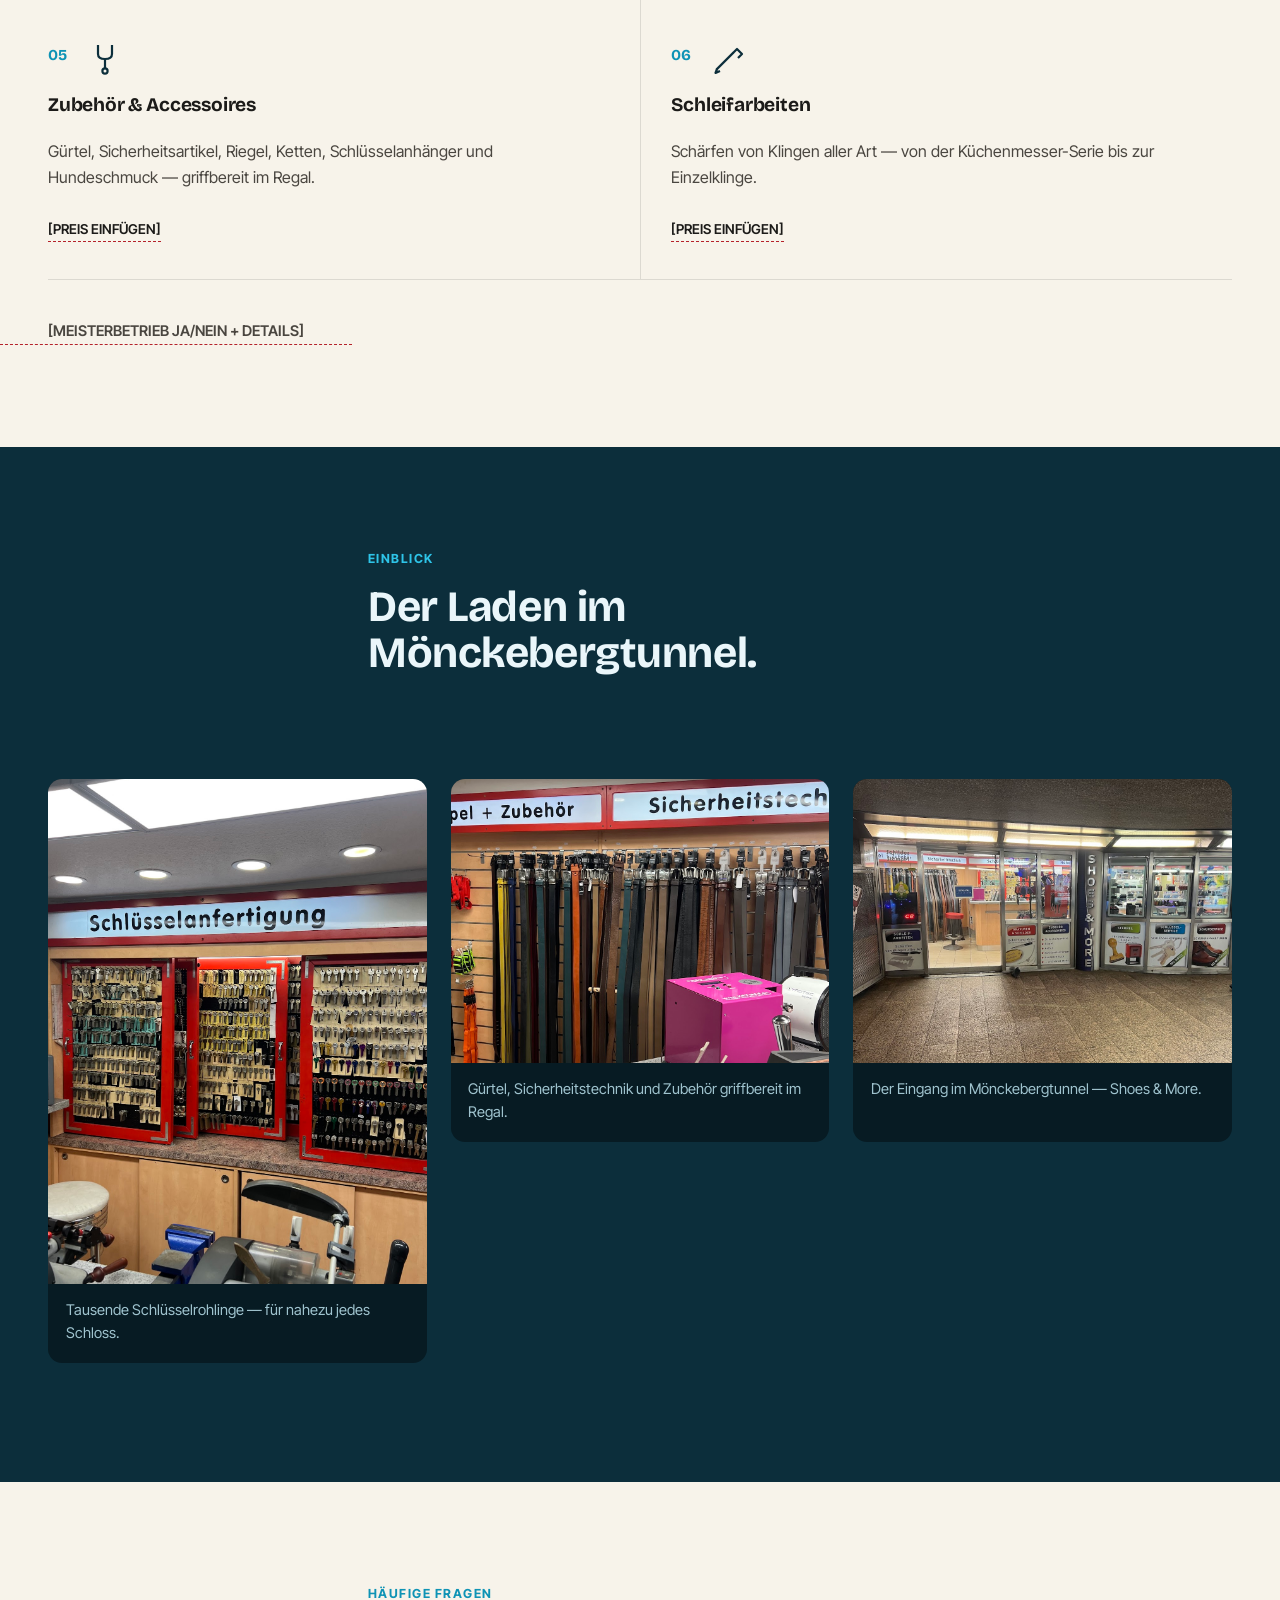
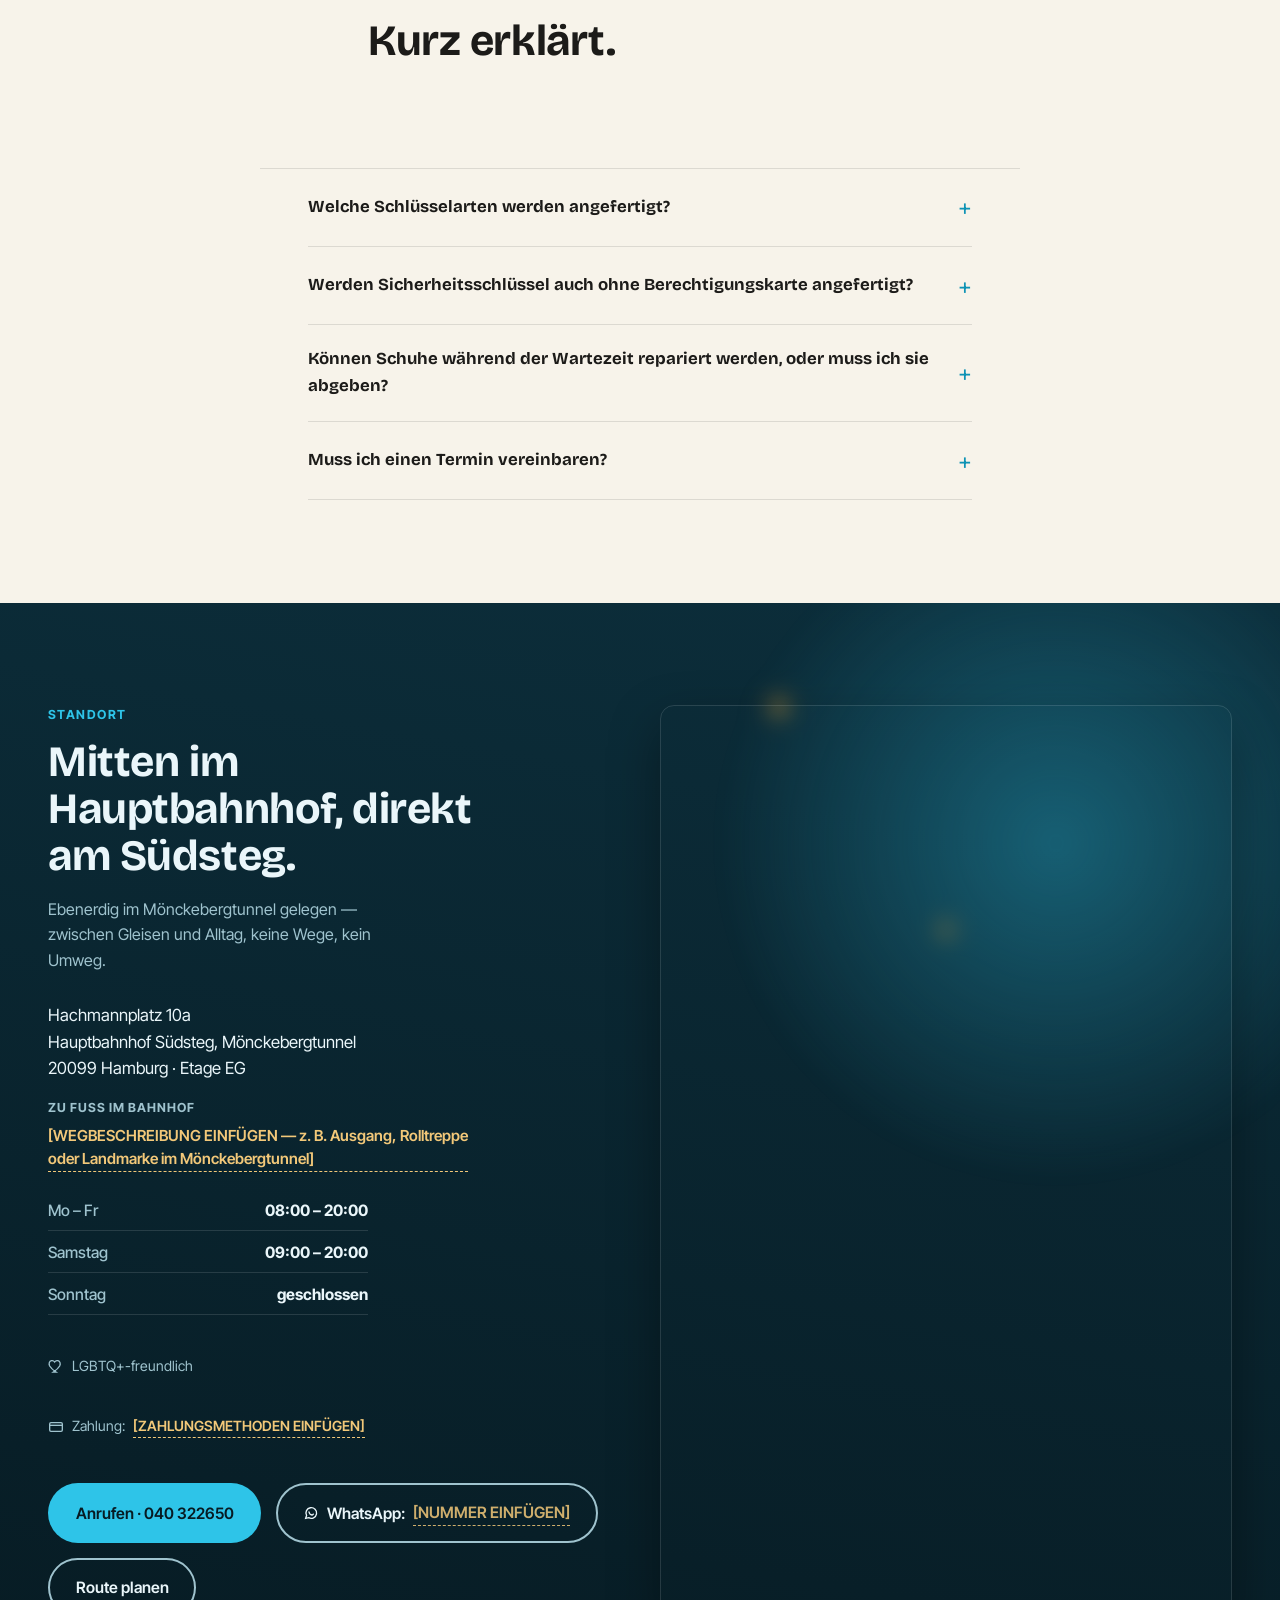
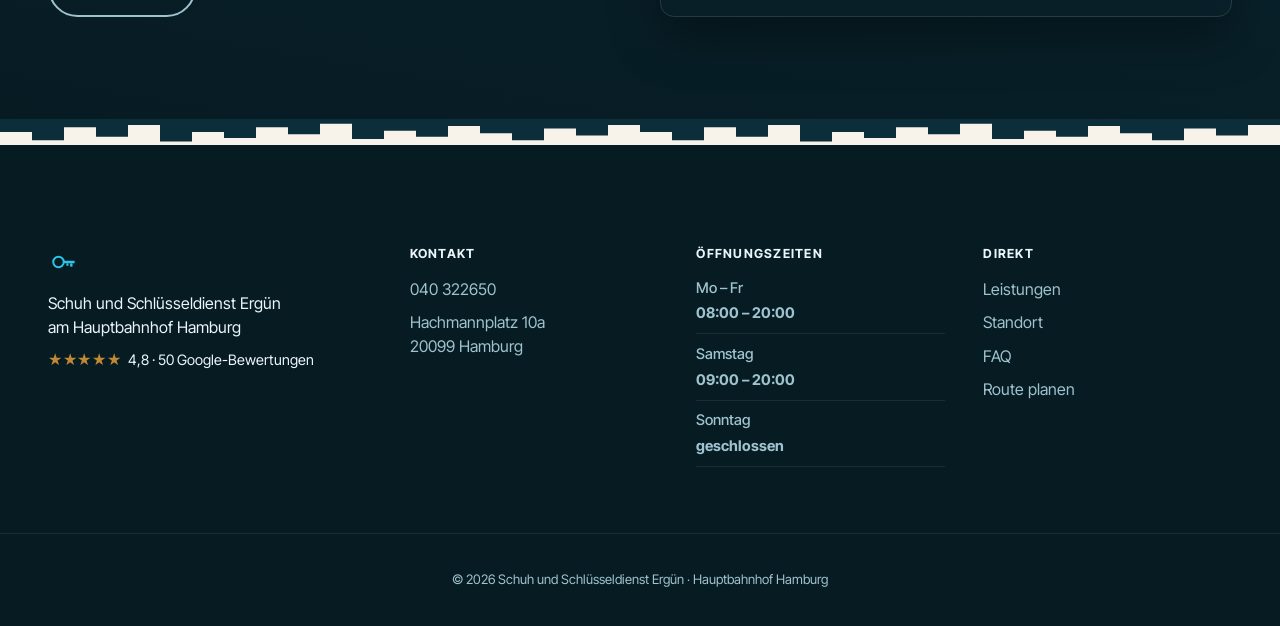
==== commit a56b12cc: "Add files via upload" ====
--- a/index.html
+++ b/index.html
@@ -38,6 +38,7 @@
       <a href="#leistungen">Leistungen</a>
       <a href="#standort">Standort</a>
       <a href="#galerie">Einblick</a>
+      <a href="#faq">FAQ</a>
       <a href="#kontakt">Kontakt</a>
     </nav>
 
@@ -65,12 +66,16 @@
         <p class="hero-lede">Schlüsseldienst, Schuhreparatur, Gravuren, Stempel und Schleifarbeiten — ganz ohne Termin, während die Bahn wartet.</p>
         <div class="hero-actions">
           <a class="btn btn-primary" href="tel:+4940322650">Anrufen · 040 322650</a>
+          <a class="btn btn-ghost btn-whatsapp" href="https://wa.me/[WHATSAPP NUMMER EINFÜGEN]" target="_blank" rel="noopener">
+            <svg viewBox="0 0 24 24" width="16" height="16" fill="none" stroke="currentColor" stroke-width="2" aria-hidden="true"><path d="M4 20l1.4-4.2A8 8 0 1 1 8.6 19L4 20z"/><path d="M9 10.5c.3 1.8 2.7 4.2 4.5 4.5.9.15 1.6-.5 2-1.2" stroke-linecap="round"/></svg>
+            WhatsApp: <span class="placeholder placeholder-inverse">[NUMMER EINFÜGEN]</span>
+          </a>
           <a class="btn btn-ghost" href="https://www.google.com/maps/dir/?api=1&destination=Hachmannplatz+10a%2C+20099+Hamburg" target="_blank" rel="noopener">Route planen</a>
         </div>
-        <div class="hero-rating">
+        <a class="hero-rating" href="https://www.google.com/maps/place/Schuh+und+Schl%C3%BCsseldienst+Erg%C3%BCn+(am+Hauptbahnhof)/@53.5521835,10.0046473,17z/data=!3m1!5s0x47b18ee131599065:0xb4b6d7e4fd3230c2!4m8!3m7!1s0x47b18fffd358a6f5:0x3165f8efa2582d0f!8m2!3d53.5521835!4d10.0072222!9m1!1b1!16s%2Fg%2F11x5hnl5k3" target="_blank" rel="noopener">
           <span class="stars" aria-hidden="true">★★★★★</span>
           <span><strong>4,8</strong> · 50 Google-Bewertungen</span>
-        </div>
+        </a>
       </div>
       <div class="hero-media">
         <figure>
@@ -100,6 +105,10 @@
         </div>
         <h3>Schlüsseldienst</h3>
         <p>Schlüssel kopieren und nachfertigen, Full Service für Haus-, Wohnungs- und Sicherheitsschlüssel, dazu Sicherheitstechnik für Ihre Schließanlage.</p>
+        <p class="service-meta">
+          <span class="service-price placeholder">[PREIS EINFÜGEN]</span>
+          <span class="service-duration">Bearbeitungsdauer: <span class="placeholder">[DAUER EINFÜGEN]</span></span>
+        </p>
       </li>
 
       <li class="service-item">
@@ -109,6 +118,7 @@
         </div>
         <h3>Schuhservice</h3>
         <p>Schuhreparaturen aus Meisterhand — Absätze, Sohlen und mehr, fachgerecht instand gesetzt statt neu gekauft.</p>
+        <p class="service-meta"><span class="service-price placeholder">[PREIS EINFÜGEN]</span></p>
       </li>
 
       <li class="service-item">
@@ -118,6 +128,7 @@
         </div>
         <h3>Gravuren &amp; Schilder</h3>
         <p>Schrift und Motiv nach Ihren individuellen Vorgaben — für Schilder, Anhänger und persönliche Geschenke.</p>
+        <p class="service-meta"><span class="service-price placeholder">[PREIS EINFÜGEN]</span></p>
       </li>
 
       <li class="service-item">
@@ -127,6 +138,7 @@
         </div>
         <h3>Stempel</h3>
         <p>Ihr individuelles Siegel — Stempel mit Firmenlogo oder Wunschmotiv, angefertigt während Sie warten.</p>
+        <p class="service-meta"><span class="service-price placeholder">[PREIS EINFÜGEN]</span></p>
       </li>
 
       <li class="service-item">
@@ -136,6 +148,7 @@
         </div>
         <h3>Zubehör &amp; Accessoires</h3>
         <p>Gürtel, Sicherheitsartikel, Riegel, Ketten, Schlüsselanhänger und Hundeschmuck — griffbereit im Regal.</p>
+        <p class="service-meta"><span class="service-price placeholder">[PREIS EINFÜGEN]</span></p>
       </li>
 
       <li class="service-item">
@@ -145,56 +158,12 @@
         </div>
         <h3>Schleifarbeiten</h3>
         <p>Schärfen von Klingen aller Art — von der Küchenmesser-Serie bis zur Einzelklinge.</p>
+        <p class="service-meta"><span class="service-price placeholder">[PREIS EINFÜGEN]</span></p>
       </li>
     </ul>
-  </section>
-
-  <!-- ================= STANDORT (dunkel) ================= -->
-  <section class="location" id="standort">
-    <div class="location-glow" aria-hidden="true"></div>
-    <div class="location-inner">
-      <div class="location-copy">
-        <p class="eyebrow eyebrow-light">Standort</p>
-        <h2>Mitten im Hauptbahnhof, direkt am Südsteg.</h2>
-        <p class="location-lede">Ebenerdig im Mönckebergtunnel gelegen — zwischen Gleisen und Alltag, keine Wege, kein Umweg.</p>
-
-        <address>
-          Hachmannplatz 10a<br>
-          Hauptbahnhof Südsteg, Mönckebergtunnel<br>
-          20099 Hamburg · Etage EG
-        </address>
-
-        <dl class="hours">
-          <div><dt>Mo – Fr</dt><dd>08:00 – 20:00</dd></div>
-          <div><dt>Samstag</dt><dd>09:00 – 20:00</dd></div>
-          <div><dt>Sonntag</dt><dd>geschlossen</dd></div>
-        </dl>
-
-        <p class="location-note">
-          <svg viewBox="0 0 24 24" width="16" height="16" fill="none" stroke="currentColor" stroke-width="2" aria-hidden="true"><path d="M12 21s-7-4.6-9.5-9C.7 8.4 2 4.8 5.2 4c2-.5 3.8.4 4.8 2 1-1.6 2.8-2.5 4.8-2 3.2.8 4.5 4.4 2.7 8-2.5 4.4-9.5 9-9.5 9z"/></svg>
-          LGBTQ+-freundlich
-        </p>
-
-        <div class="location-actions">
-          <a class="btn btn-primary" href="tel:+4940322650">Anrufen · 040 322650</a>
-          <a class="btn btn-outline" href="https://www.google.com/maps/dir/?api=1&destination=Hachmannplatz+10a%2C+20099+Hamburg" target="_blank" rel="noopener">Route planen</a>
-        </div>
-      </div>
-
-      <div class="location-map">
-        <iframe
-          title="Standort: Schuh und Schlüsseldienst Ergün am Hauptbahnhof Hamburg"
-          src="https://www.google.com/maps?q=Hachmannplatz+10a,20099+Hamburg&output=embed"
-          loading="lazy"
-          referrerpolicy="no-referrer-when-downgrade">
-        </iframe>
-      </div>
-    </div>
-  </section>
-
-  <div class="divider divider-flip" aria-hidden="true">
-    <svg viewBox="0 0 1200 44" preserveAspectRatio="none"><path d="M0,22 L30,22 L30,8 L60,8 L60,30 L90,30 L90,14 L120,14 L120,34 L150,34 L150,6 L180,6 L180,22 L210,22 L210,12 L240,12 L240,30 L270,30 L270,18 L300,18 L300,36 L330,36 L330,10 L360,10 L360,24 L390,24 L390,14 L420,14 L420,32 L450,32 L450,20 L480,20 L480,8 L510,8 L510,28 L540,28 L540,16 L570,16 L570,34 L600,34 L600,22 L630,22 L630,8 L660,8 L660,30 L690,30 L690,14 L720,14 L720,34 L750,34 L750,6 L780,6 L780,22 L810,22 L810,12 L840,12 L840,30 L870,30 L870,18 L900,18 L900,36 L930,36 L930,10 L960,10 L960,24 L990,24 L990,14 L1020,14 L1020,32 L1050,32 L1050,20 L1080,20 L1080,8 L1110,8 L1110,28 L1140,28 L1140,16 L1170,16 L1170,34 L1200,34 L1200,44 L0,44 Z"/></svg>
-  </div>
+
+    <p class="section-note placeholder">[MEISTERBETRIEB JA/NEIN + DETAILS]</p>
+  </section>
 
   <!-- ================= GALERIE ================= -->
   <section class="gallery" id="galerie">
@@ -219,6 +188,93 @@
     </div>
   </section>
 
+  <!-- ================= FAQ ================= -->
+  <section class="faq" id="faq">
+    <div class="section-head">
+      <p class="eyebrow">Häufige Fragen</p>
+      <h2>Kurz erklärt.</h2>
+    </div>
+
+    <div class="faq-list">
+      <details class="faq-item">
+        <summary>Welche Schlüsselarten werden angefertigt?</summary>
+        <p class="placeholder">[ANTWORT EINFÜGEN]</p>
+      </details>
+      <details class="faq-item">
+        <summary>Werden Sicherheitsschlüssel auch ohne Berechtigungskarte angefertigt?</summary>
+        <p class="placeholder">[ANTWORT EINFÜGEN]</p>
+      </details>
+      <details class="faq-item">
+        <summary>Können Schuhe während der Wartezeit repariert werden, oder muss ich sie abgeben?</summary>
+        <p class="placeholder">[ANTWORT EINFÜGEN]</p>
+      </details>
+      <details class="faq-item">
+        <summary>Muss ich einen Termin vereinbaren?</summary>
+        <p>Nein — Sie können jederzeit während unserer Öffnungszeiten ohne Termin vorbeikommen.</p>
+      </details>
+    </div>
+  </section>
+
+  <!-- ================= STANDORT (dunkel) ================= -->
+  <section class="location" id="standort">
+    <div class="location-glow" aria-hidden="true"></div>
+    <div class="location-inner">
+      <div class="location-copy">
+        <p class="eyebrow eyebrow-light">Standort</p>
+        <h2>Mitten im Hauptbahnhof, direkt am Südsteg.</h2>
+        <p class="location-lede">Ebenerdig im Mönckebergtunnel gelegen — zwischen Gleisen und Alltag, keine Wege, kein Umweg.</p>
+
+        <address>
+          Hachmannplatz 10a<br>
+          Hauptbahnhof Südsteg, Mönckebergtunnel<br>
+          20099 Hamburg · Etage EG
+        </address>
+
+        <p class="location-directions-label">Zu Fuß im Bahnhof</p>
+        <p class="location-directions placeholder">[WEGBESCHREIBUNG EINFÜGEN — z. B. Ausgang, Rolltreppe oder Landmarke im Mönckebergtunnel]</p>
+
+        <dl class="hours">
+          <div><dt>Mo – Fr</dt><dd>08:00 – 20:00</dd></div>
+          <div><dt>Samstag</dt><dd>09:00 – 20:00</dd></div>
+          <div><dt>Sonntag</dt><dd>geschlossen</dd></div>
+        </dl>
+
+        <div class="location-notes">
+          <p class="location-note">
+            <svg viewBox="0 0 24 24" width="16" height="16" fill="none" stroke="currentColor" stroke-width="2" aria-hidden="true"><path d="M12 21s-7-4.6-9.5-9C.7 8.4 2 4.8 5.2 4c2-.5 3.8.4 4.8 2 1-1.6 2.8-2.5 4.8-2 3.2.8 4.5 4.4 2.7 8-2.5 4.4-9.5 9-9.5 9z"/></svg>
+            LGBTQ+-freundlich
+          </p>
+          <p class="location-note">
+            <svg viewBox="0 0 24 24" width="16" height="16" fill="none" stroke="currentColor" stroke-width="2" aria-hidden="true"><rect x="2.5" y="5.5" width="19" height="13" rx="2"/><path d="M2.5 9.5h19"/></svg>
+            Zahlung: <span class="placeholder">[ZAHLUNGSMETHODEN EINFÜGEN]</span>
+          </p>
+        </div>
+
+        <div class="location-actions">
+          <a class="btn btn-primary" href="tel:+4940322650">Anrufen · 040 322650</a>
+          <a class="btn btn-outline btn-whatsapp" href="https://wa.me/[WHATSAPP NUMMER EINFÜGEN]" target="_blank" rel="noopener">
+            <svg viewBox="0 0 24 24" width="16" height="16" fill="none" stroke="currentColor" stroke-width="2" aria-hidden="true"><path d="M4 20l1.4-4.2A8 8 0 1 1 8.6 19L4 20z"/><path d="M9 10.5c.3 1.8 2.7 4.2 4.5 4.5.9.15 1.6-.5 2-1.2" stroke-linecap="round"/></svg>
+            WhatsApp: <span class="placeholder placeholder-inverse">[NUMMER EINFÜGEN]</span>
+          </a>
+          <a class="btn btn-outline" href="https://www.google.com/maps/dir/?api=1&destination=Hachmannplatz+10a%2C+20099+Hamburg" target="_blank" rel="noopener">Route planen</a>
+        </div>
+      </div>
+
+      <div class="location-map">
+        <iframe
+          title="Standort: Schuh und Schlüsseldienst Ergün am Hauptbahnhof Hamburg"
+          src="https://www.google.com/maps?q=Hachmannplatz+10a,20099+Hamburg&output=embed"
+          loading="lazy"
+          referrerpolicy="no-referrer-when-downgrade">
+        </iframe>
+      </div>
+    </div>
+  </section>
+
+  <div class="divider divider-flip" aria-hidden="true">
+    <svg viewBox="0 0 1200 44" preserveAspectRatio="none"><path d="M0,22 L30,22 L30,8 L60,8 L60,30 L90,30 L90,14 L120,14 L120,34 L150,34 L150,6 L180,6 L180,22 L210,22 L210,12 L240,12 L240,30 L270,30 L270,18 L300,18 L300,36 L330,36 L330,10 L360,10 L360,24 L390,24 L390,14 L420,14 L420,32 L450,32 L450,20 L480,20 L480,8 L510,8 L510,28 L540,28 L540,16 L570,16 L570,34 L600,34 L600,22 L630,22 L630,8 L660,8 L660,30 L690,30 L690,14 L720,14 L720,34 L750,34 L750,6 L780,6 L780,22 L810,22 L810,12 L840,12 L840,30 L870,30 L870,18 L900,18 L900,36 L930,36 L930,10 L960,10 L960,24 L990,24 L990,14 L1020,14 L1020,32 L1050,32 L1050,20 L1080,20 L1080,8 L1110,8 L1110,28 L1140,28 L1140,16 L1170,16 L1170,34 L1200,34 L1200,44 L0,44 Z"/></svg>
+  </div>
+
 </main>
 
 <footer class="site-footer" id="kontakt">
@@ -233,7 +289,7 @@
         </svg>
       </span>
       <p>Schuh und Schlüsseldienst Ergün<br>am Hauptbahnhof Hamburg</p>
-      <p class="footer-rating"><span class="stars" aria-hidden="true">★★★★★</span> 4,8 · 50 Google-Bewertungen</p>
+      <a class="footer-rating" href="https://www.google.com/maps/place/Schuh+und+Schl%C3%BCsseldienst+Erg%C3%BCn+(am+Hauptbahnhof)/@53.5521835,10.0046473,17z/data=!3m1!5s0x47b18ee131599065:0xb4b6d7e4fd3230c2!4m8!3m7!1s0x47b18fffd358a6f5:0x3165f8efa2582d0f!8m2!3d53.5521835!4d10.0072222!9m1!1b1!16s%2Fg%2F11x5hnl5k3" target="_blank" rel="noopener"><span class="stars" aria-hidden="true">★★★★★</span> 4,8 · 50 Google-Bewertungen</a>
     </div>
 
     <div class="footer-col">
@@ -255,6 +311,7 @@
       <h3>Direkt</h3>
       <a href="#leistungen">Leistungen</a>
       <a href="#standort">Standort</a>
+      <a href="#faq">FAQ</a>
       <a href="https://www.google.com/maps/dir/?api=1&destination=Hachmannplatz+10a%2C+20099+Hamburg" target="_blank" rel="noopener">Route planen</a>
     </div>
   </div>
--- a/styles.css
+++ b/styles.css
@@ -101,6 +101,19 @@
 }
 .eyebrow-light { color: var(--cyan); }
 
+/* Platzhalter-Kennzeichnung: markiert Stellen, die noch echte Angaben brauchen */
+.placeholder {
+  display: inline-block;
+  color: var(--red);
+  border-bottom: 1.5px dashed var(--red);
+  font-weight: 600;
+}
+.placeholder-inverse {
+  color: inherit;
+  border-bottom-color: currentColor;
+  opacity: 0.85;
+}
+
 /* ================= Buttons ================= */
 .btn {
   display: inline-flex;
@@ -138,6 +151,8 @@
   color: var(--paper-on-navy);
 }
 .btn-outline:hover { background: rgba(255,255,255,0.08); border-color: var(--cyan); }
+
+.btn-whatsapp svg { flex: none; }
 
 /* ================= Header ================= */
 .site-header {
@@ -293,13 +308,18 @@
 }
 .hero-actions { display: flex; flex-wrap: wrap; gap: 0.9rem; }
 .hero-rating {
-  display: flex;
+  display: inline-flex;
   align-items: center;
   gap: 0.55rem;
   margin-top: 1.75rem;
   font-size: 0.92rem;
   color: var(--navy-deep);
-}
+  width: fit-content;
+  border-bottom: 1px solid transparent;
+  transition: border-color 0.15s ease;
+}
+.hero-rating:hover,
+.hero-rating:focus-visible { border-bottom-color: var(--navy-deep); }
 .stars { color: var(--brass); letter-spacing: 0.05em; }
 
 .hero-media {
@@ -390,6 +410,24 @@
   max-width: 56ch;
 }
 
+.service-meta {
+  display: flex;
+  flex-wrap: wrap;
+  gap: 0.4rem 1.2rem;
+  margin-top: 0.7rem !important;
+  font-size: 0.85rem;
+}
+.service-price { color: var(--ink); }
+.service-duration { color: var(--ink-soft); }
+
+.section-note {
+  max-width: 640px;
+  margin: 2.5rem auto 0;
+  padding: 0 var(--gutter);
+  font-size: 0.92rem;
+  color: var(--ink-soft);
+}
+
 /* ================= Standort (dunkel) ================= */
 .location {
   position: relative;
@@ -445,7 +483,22 @@
 .location address {
   font-size: 1.05rem;
   line-height: 1.6;
-  margin-bottom: 1.6rem;
+  margin-bottom: 1rem;
+}
+
+.location-directions-label {
+  font-size: 0.78rem;
+  font-weight: 700;
+  letter-spacing: 0.08em;
+  text-transform: uppercase;
+  color: var(--paper-on-navy-dim);
+  margin: 0 0 0.35rem;
+}
+.location-directions {
+  font-size: 0.95rem;
+  line-height: 1.55;
+  max-width: 42ch;
+  margin: 0 0 1.6rem;
 }
 
 .hours {
@@ -464,14 +517,22 @@
 .hours dt { color: var(--paper-on-navy-dim); font-weight: 500; }
 .hours dd { margin: 0; font-weight: 700; }
 
+.location-notes {
+  display: flex;
+  flex-direction: column;
+  gap: 0.6rem;
+  margin-bottom: 1.9rem;
+}
 .location-note {
   display: flex;
   align-items: center;
   gap: 0.5rem;
   font-size: 0.88rem;
   color: var(--paper-on-navy-dim);
-  margin-bottom: 1.9rem;
-}
+}
+.location-note svg { flex: none; }
+
+.location .placeholder { color: #F2C879; border-bottom-color: #F2C879; }
 
 .location-actions { display: flex; flex-wrap: wrap; gap: 0.9rem; }
 .location-actions .btn-primary { background: var(--cyan); color: var(--navy-deep); }
@@ -526,6 +587,51 @@
   padding: 0.9rem 1.1rem 1.1rem;
   color: var(--paper-on-navy-dim);
   font-size: 0.92rem;
+}
+
+/* ================= FAQ ================= */
+.faq {
+  padding: var(--section-pad) 0;
+  max-width: 1280px;
+  margin: 0 auto;
+}
+.faq-list {
+  max-width: 760px;
+  margin: 0 auto;
+  padding: 0 var(--gutter);
+  border-top: 1px solid rgba(28, 27, 25, 0.12);
+}
+.faq-item {
+  border-bottom: 1px solid rgba(28, 27, 25, 0.12);
+  padding: 1.3rem 0;
+}
+.faq-item summary {
+  display: flex;
+  align-items: center;
+  justify-content: space-between;
+  gap: 1rem;
+  cursor: pointer;
+  font-family: var(--font-display);
+  font-weight: 700;
+  font-size: 1.05rem;
+  list-style: none;
+}
+.faq-item summary::-webkit-details-marker { display: none; }
+.faq-item summary::after {
+  content: "+";
+  flex: none;
+  font-family: var(--font-body);
+  font-size: 1.4rem;
+  font-weight: 400;
+  color: var(--cyan-deep);
+  transition: transform 0.2s ease;
+}
+.faq-item[open] summary::after { content: "+"; transform: rotate(45deg); }
+.faq-item p {
+  margin: 0.9rem 0 0;
+  color: var(--ink-soft);
+  max-width: 60ch;
+  line-height: 1.6;
 }
 
 /* ================= Footer ================= */
@@ -541,7 +647,17 @@
 .footer-brand { color: var(--paper-on-navy); }
 .footer-brand .logo-mark { color: var(--cyan); width: 30px; height: 30px; margin-bottom: 0.9rem; }
 .footer-brand p { margin: 0 0 0.5rem; line-height: 1.5; }
-.footer-rating { display: flex; align-items: center; gap: 0.4rem; font-size: 0.9rem; }
+.footer-rating {
+  display: inline-flex;
+  align-items: center;
+  gap: 0.4rem;
+  font-size: 0.9rem;
+  width: fit-content;
+  border-bottom: 1px solid transparent;
+  transition: border-color 0.15s ease, color 0.15s ease;
+}
+.footer-rating:hover,
+.footer-rating:focus-visible { color: var(--cyan); border-bottom-color: var(--cyan); }
 
 .footer-col h3 {
   font-family: var(--font-body);
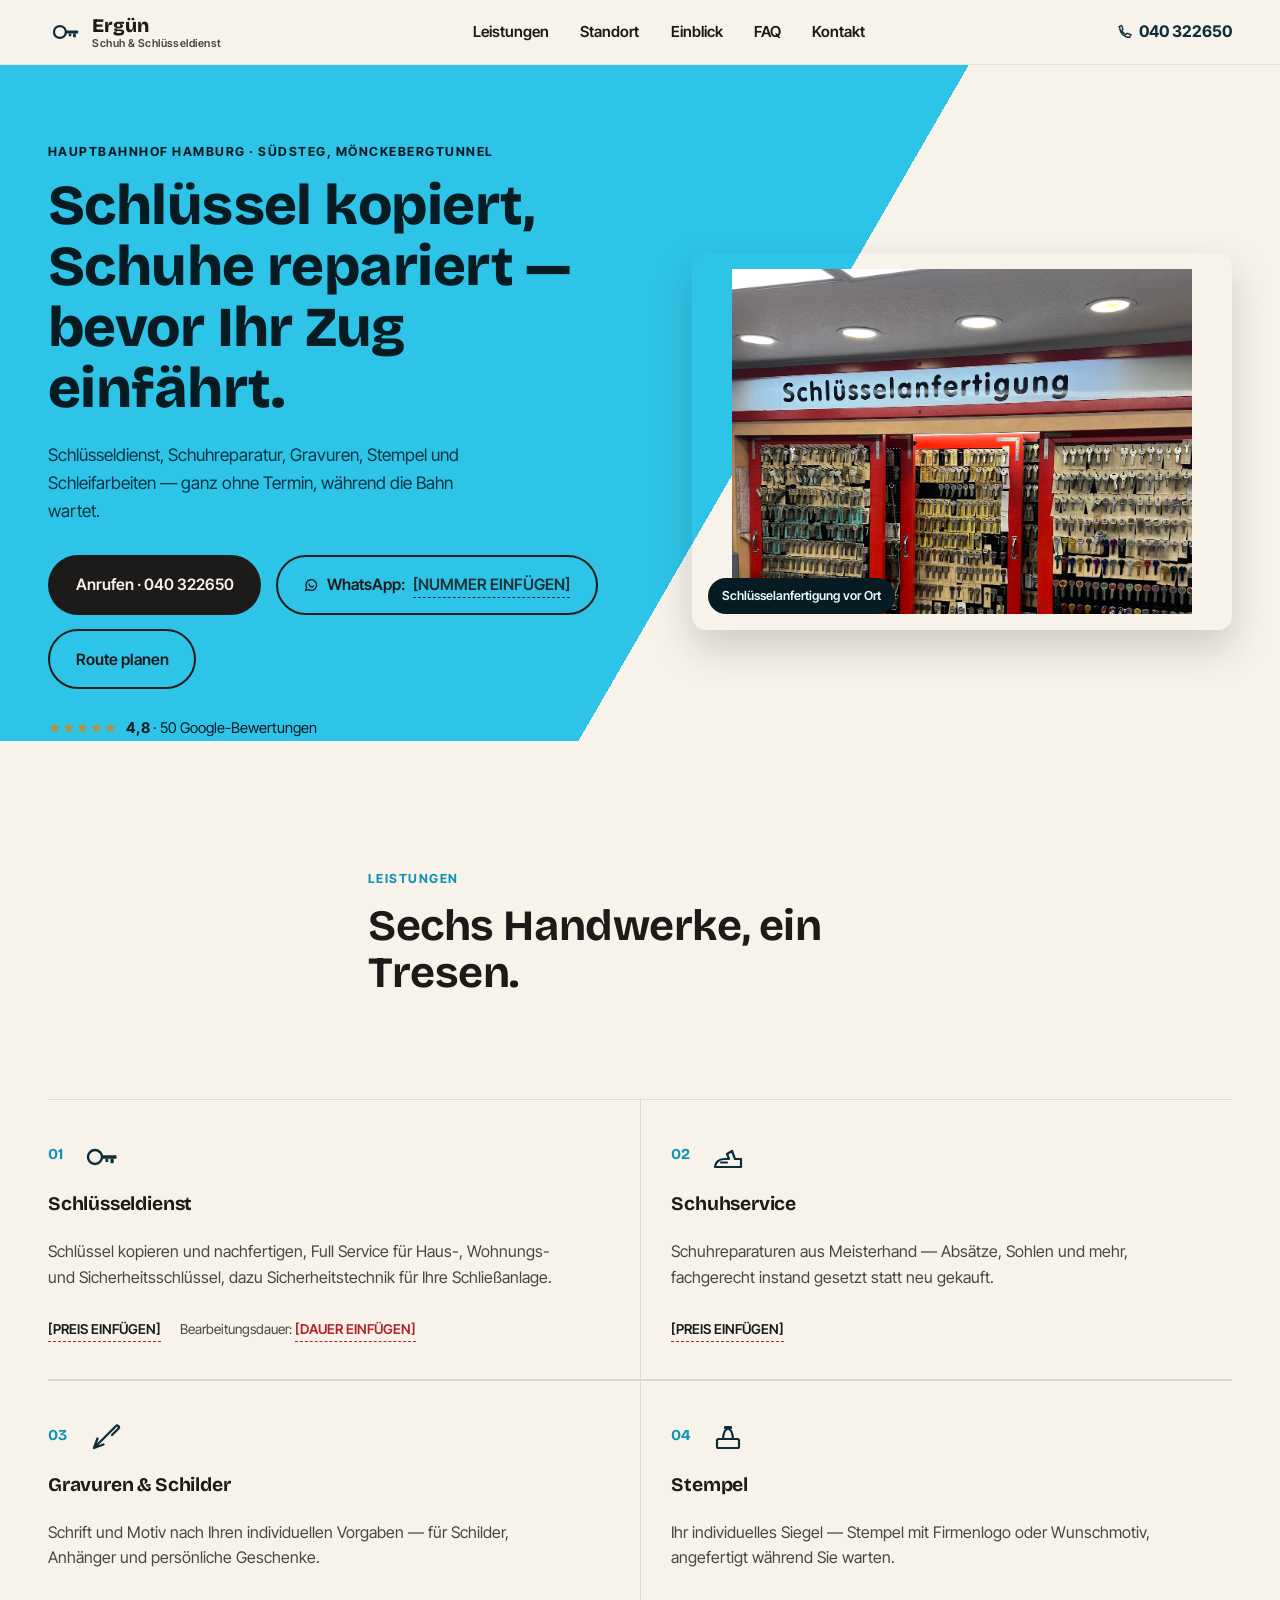
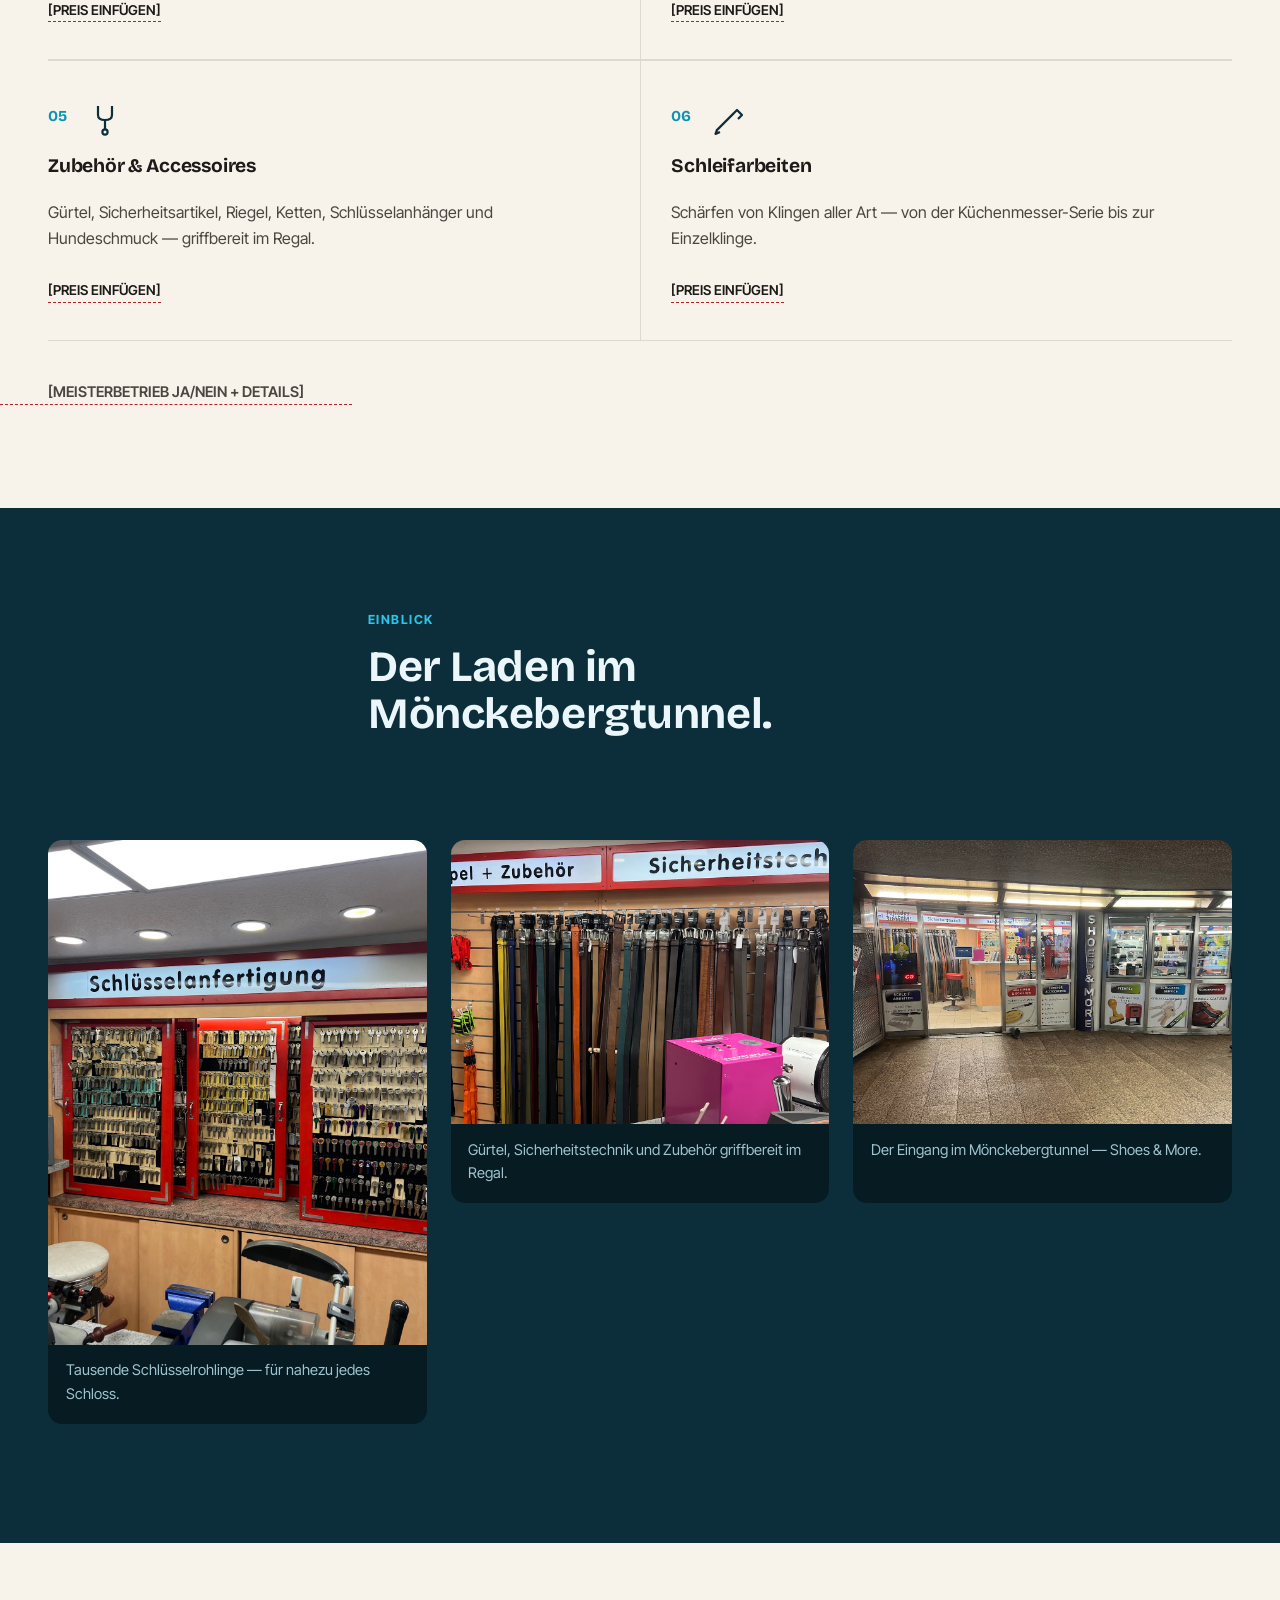
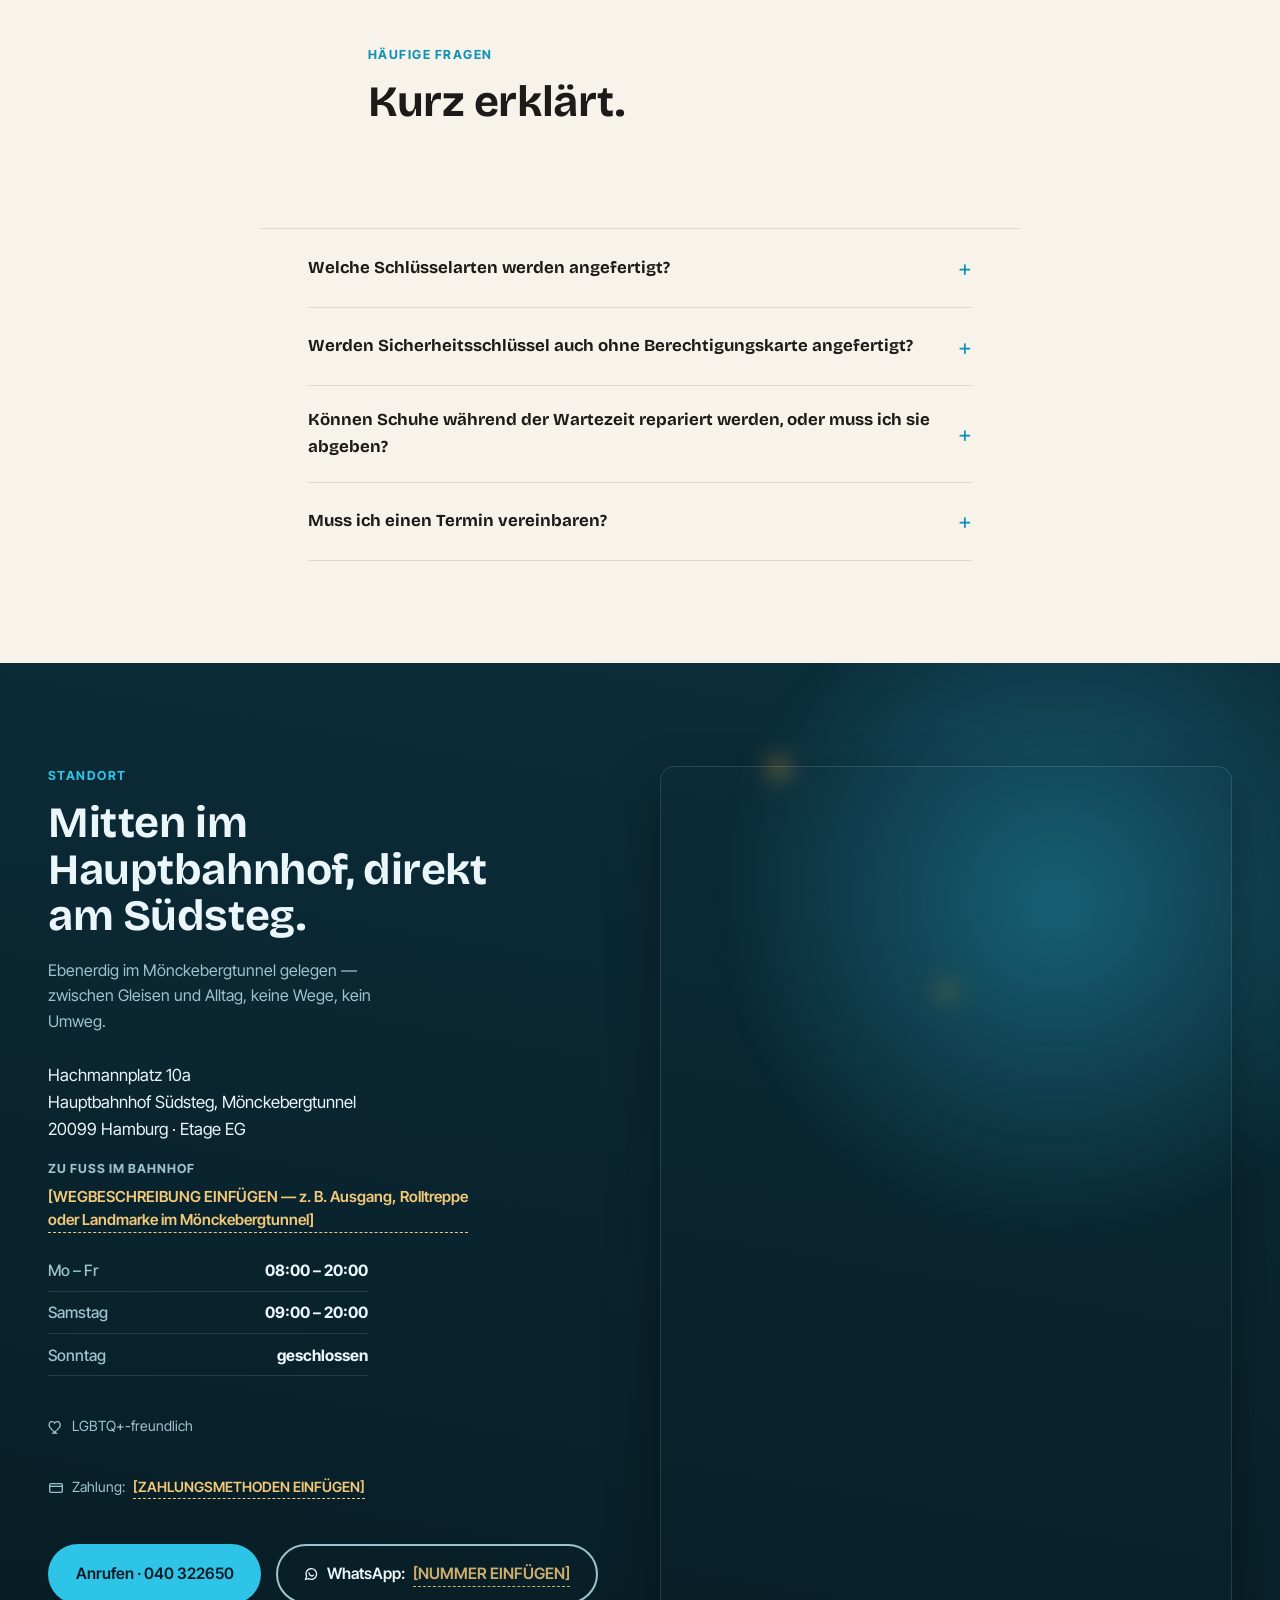
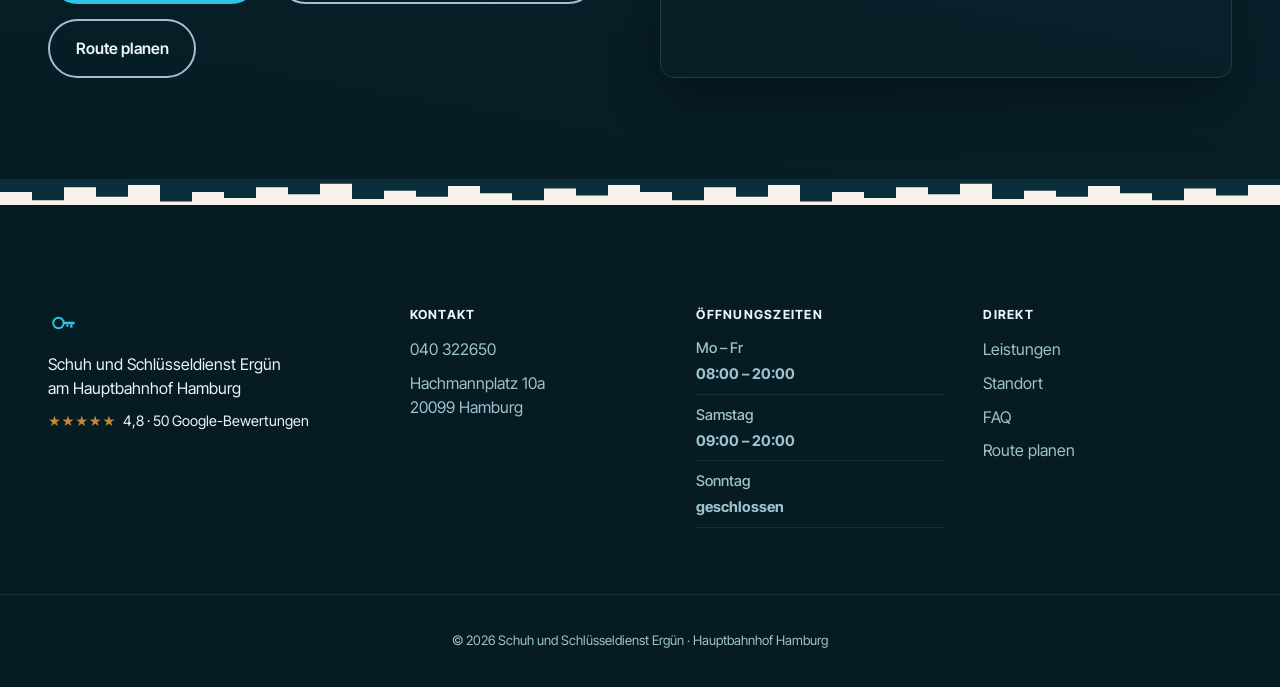
==== commit ac97e7f1: "Website Schuh und Schlüsseldienst Ergün: vollständiger Rebuild Locksmith/Schuhservice-Landingpage mi" ====
--- a/index.html
+++ b/index.html
@@ -6,10 +6,6 @@
 <title>Schuh und Schlüsseldienst Ergün — am Hauptbahnhof Hamburg</title>
 <meta name="description" content="Schlüsseldienst, Schuhreparatur, Gravuren, Stempel und Schleifarbeiten direkt am Hauptbahnhof Hamburg, Südsteg Mönckebergtunnel. Ohne Termin, Mo–Sa geöffnet.">
 <link rel="icon" href="data:image/svg+xml,%3Csvg xmlns='http://www.w3.org/2000/svg' viewBox='0 0 32 32'%3E%3Crect width='32' height='32' rx='6' fill='%230C2E3B'/%3E%3Ccircle cx='12' cy='16' r='5.5' fill='none' stroke='%232EC4E8' stroke-width='2.4'/%3E%3Crect x='16.5' y='14.6' width='11' height='2.8' rx='0.6' fill='%232EC4E8'/%3E%3Crect x='23' y='17.4' width='2.6' height='3.4' fill='%232EC4E8'/%3E%3Crect x='19.5' y='17.4' width='2.2' height='2.6' fill='%232EC4E8'/%3E%3C/svg%3E">
-
-<link rel="preconnect" href="https://fonts.googleapis.com">
-<link rel="preconnect" href="https://fonts.gstatic.com" crossorigin>
-<link href="https://fonts.googleapis.com/css2?family=Bricolage+Grotesque:opsz,wght@12..96,400;12..96,600;12..96,700;12..96,800&family=Inter+Tight:wght@400;500;600;700&display=swap" rel="stylesheet">
 
 <link rel="stylesheet" href="styles.css">
 </head>
--- a/styles.css
+++ b/styles.css
@@ -1,3 +1,21 @@
+/* ================================================
+   Lokal gehostete Schriften (kein Google-Fonts-Request)
+   ================================================ */
+@font-face {
+  font-family: "Bricolage Grotesque";
+  src: url("fonts/bricolage-grotesque-latin.woff2") format("woff2");
+  font-weight: 400 800;
+  font-style: normal;
+  font-display: swap;
+}
+@font-face {
+  font-family: "Inter Tight";
+  src: url("fonts/inter-tight-latin.woff2") format("woff2");
+  font-weight: 400 700;
+  font-style: normal;
+  font-display: swap;
+}
+
 /* ================================================
    Schuh und Schlüsseldienst Ergün — Design Tokens
    ================================================ */
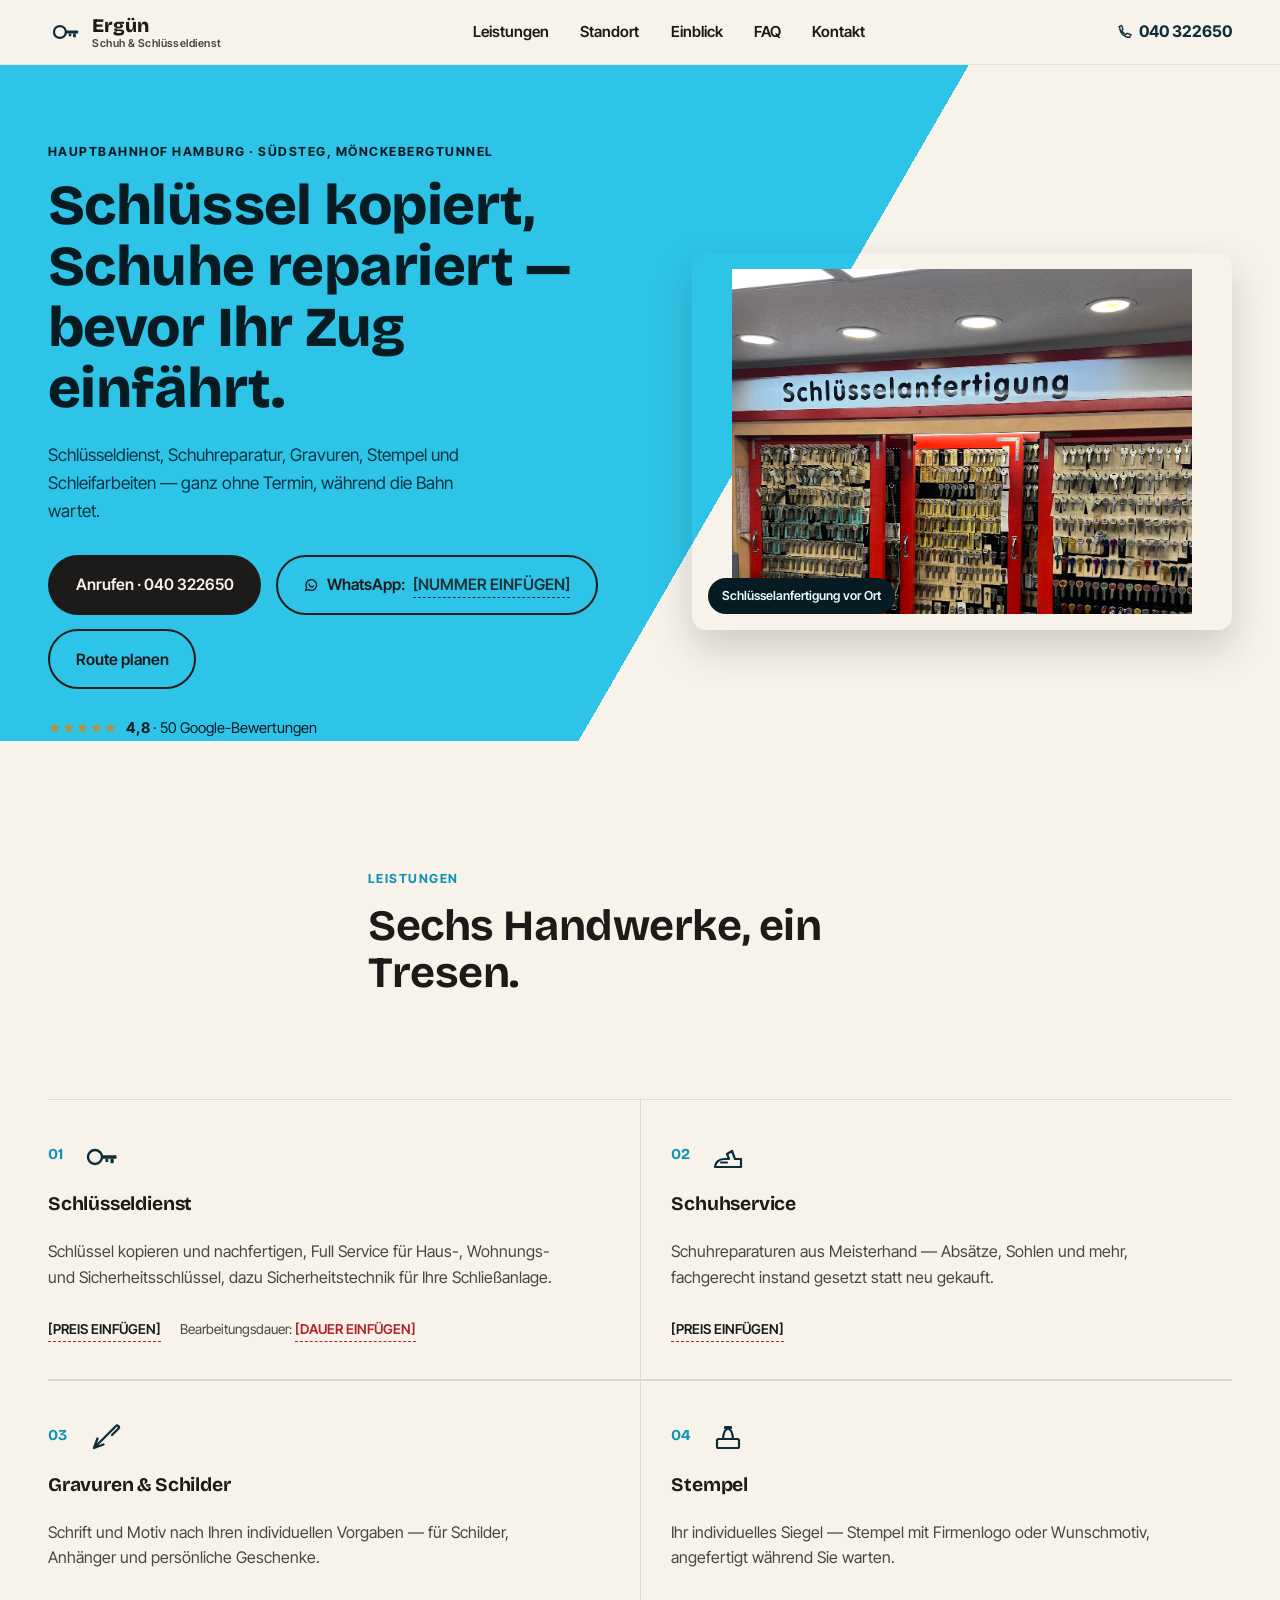
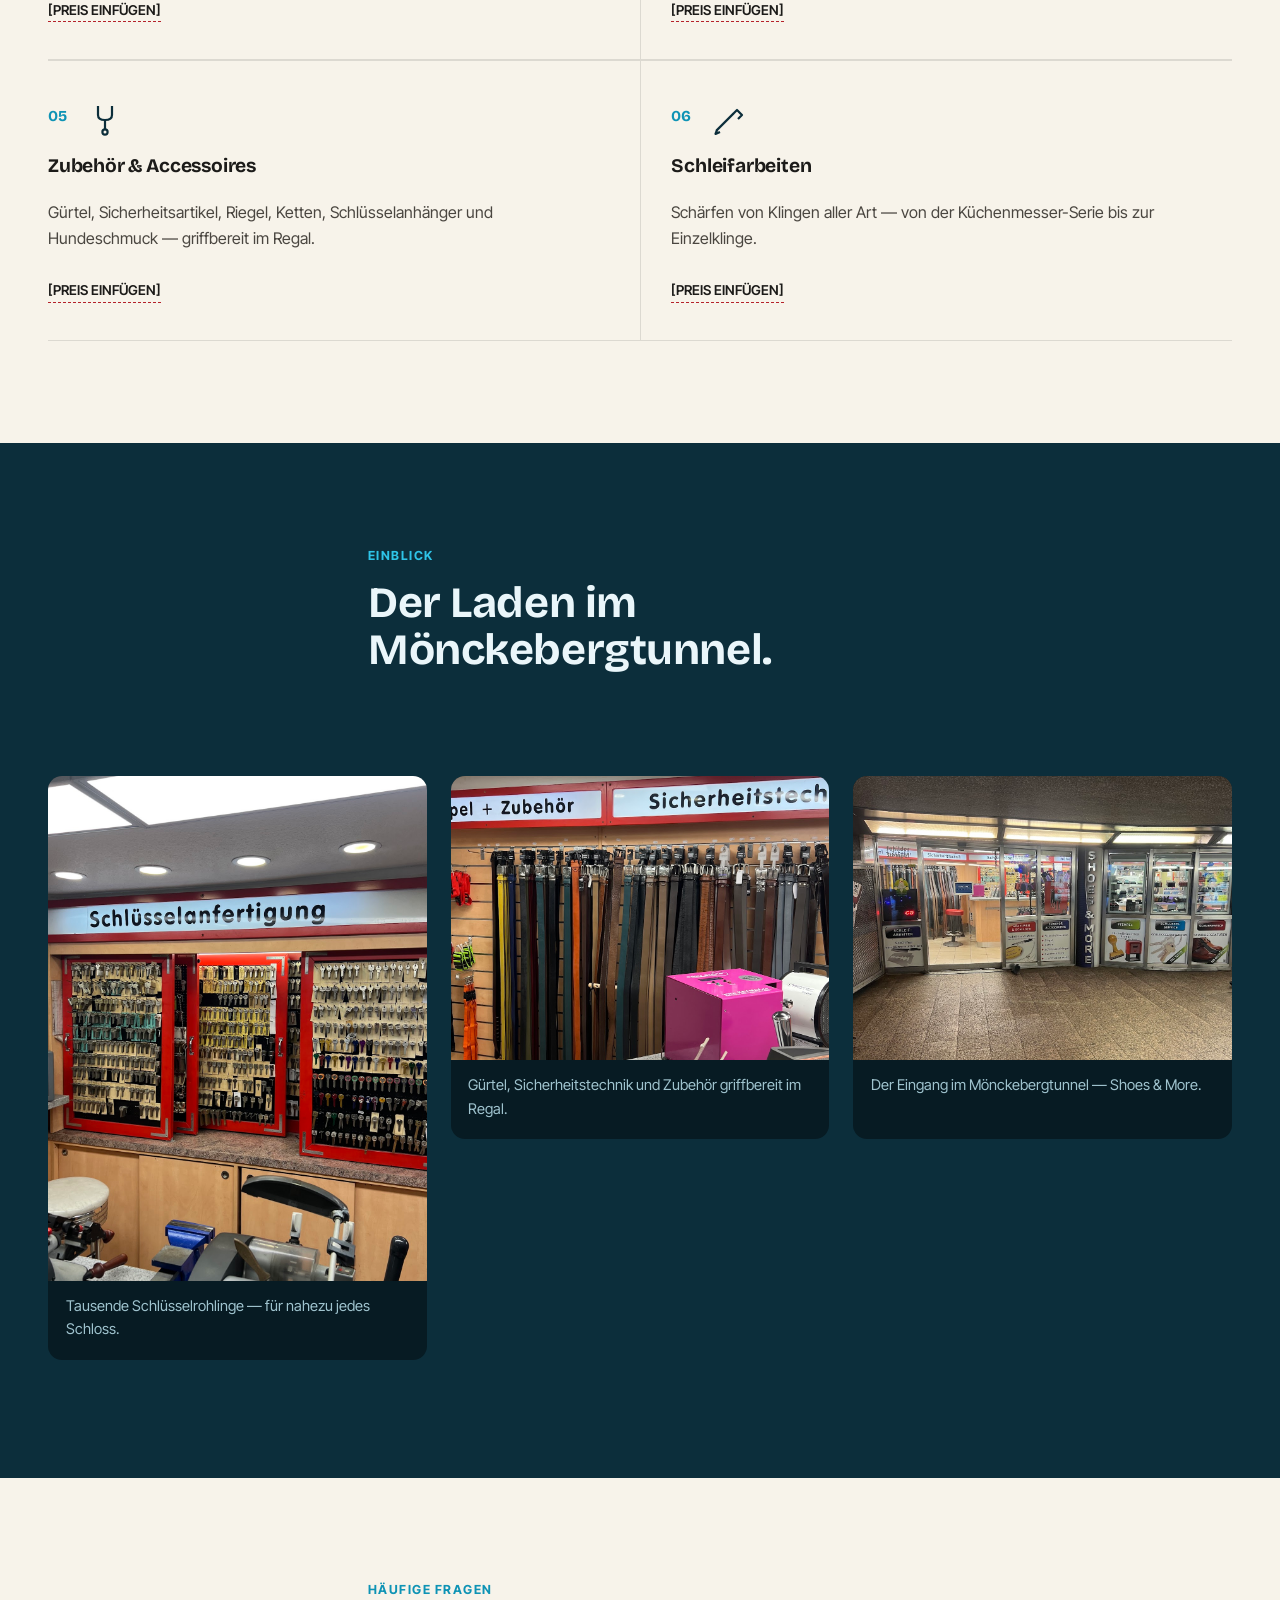
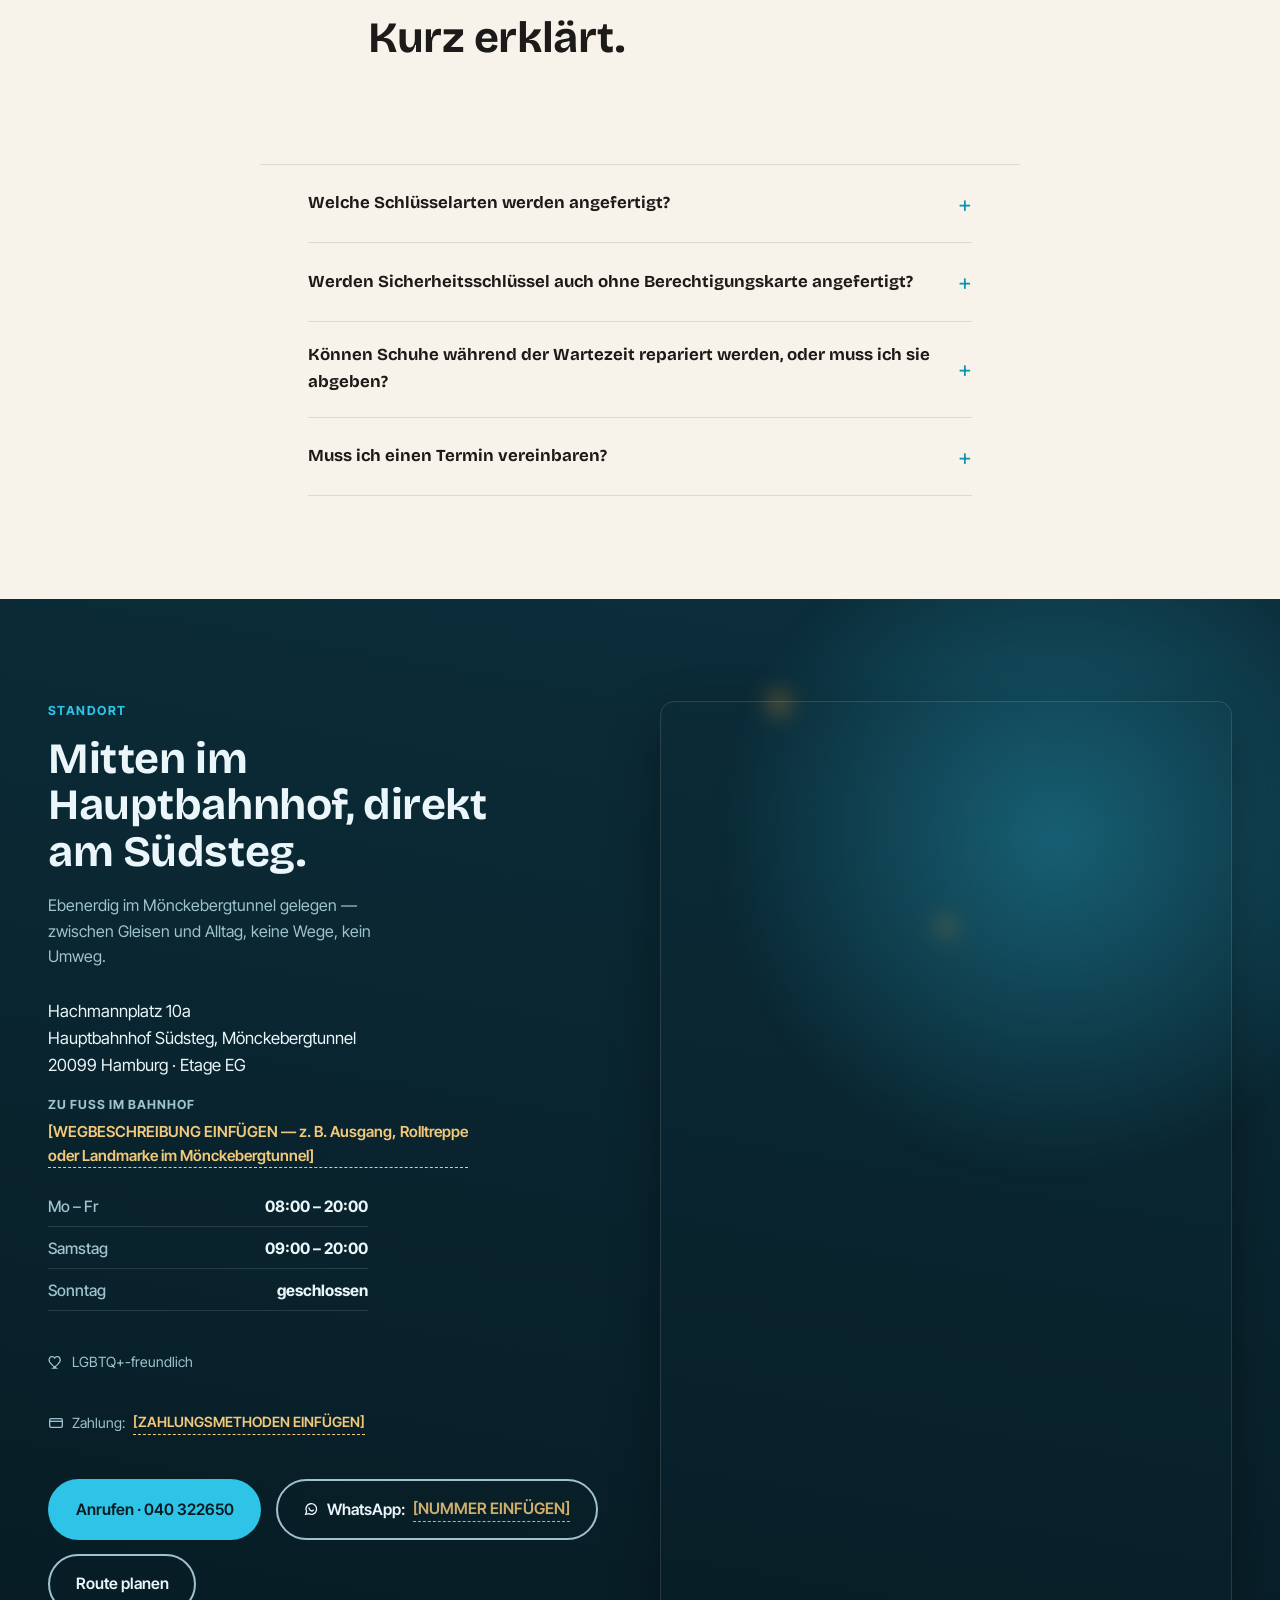
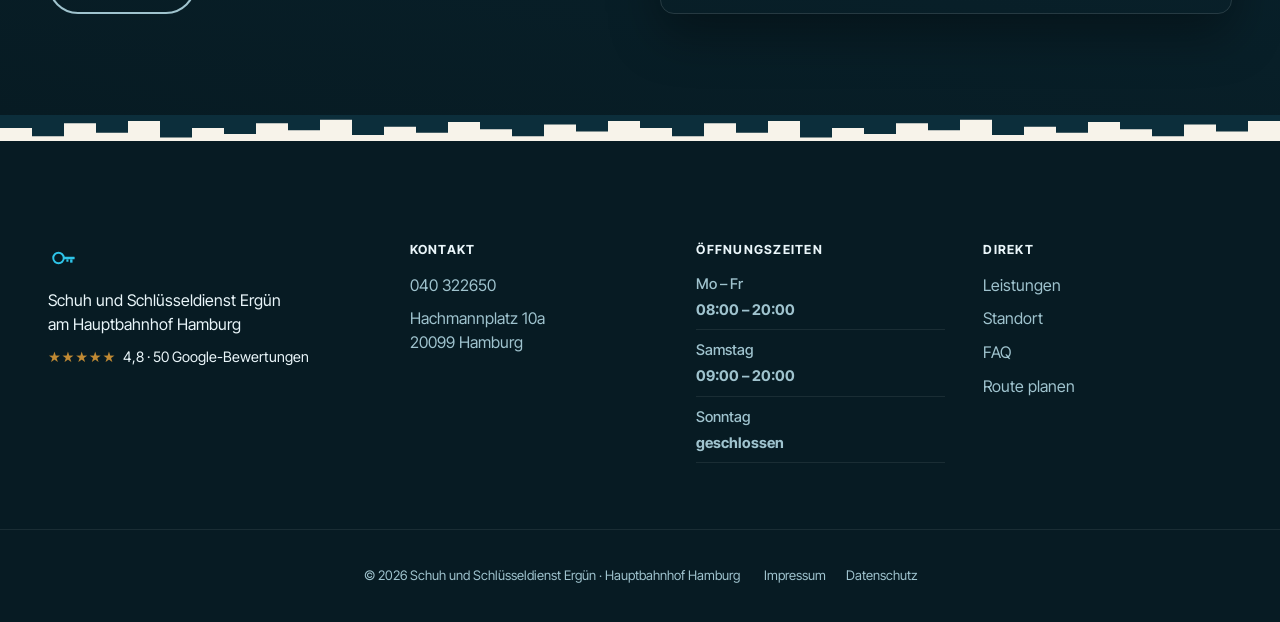
==== commit 81b31e99: "Add files via upload" ====
--- a/index.html
+++ b/index.html
@@ -62,7 +62,7 @@
         <p class="hero-lede">Schlüsseldienst, Schuhreparatur, Gravuren, Stempel und Schleifarbeiten — ganz ohne Termin, während die Bahn wartet.</p>
         <div class="hero-actions">
           <a class="btn btn-primary" href="tel:+4940322650">Anrufen · 040 322650</a>
-          <a class="btn btn-ghost btn-whatsapp" href="https://wa.me/[WHATSAPP NUMMER EINFÜGEN]" target="_blank" rel="noopener">
+          <a class="btn btn-ghost btn-whatsapp" href="#kontakt">
             <svg viewBox="0 0 24 24" width="16" height="16" fill="none" stroke="currentColor" stroke-width="2" aria-hidden="true"><path d="M4 20l1.4-4.2A8 8 0 1 1 8.6 19L4 20z"/><path d="M9 10.5c.3 1.8 2.7 4.2 4.5 4.5.9.15 1.6-.5 2-1.2" stroke-linecap="round"/></svg>
             WhatsApp: <span class="placeholder placeholder-inverse">[NUMMER EINFÜGEN]</span>
           </a>
@@ -157,8 +157,6 @@
         <p class="service-meta"><span class="service-price placeholder">[PREIS EINFÜGEN]</span></p>
       </li>
     </ul>
-
-    <p class="section-note placeholder">[MEISTERBETRIEB JA/NEIN + DETAILS]</p>
   </section>
 
   <!-- ================= GALERIE ================= -->
@@ -248,7 +246,7 @@
 
         <div class="location-actions">
           <a class="btn btn-primary" href="tel:+4940322650">Anrufen · 040 322650</a>
-          <a class="btn btn-outline btn-whatsapp" href="https://wa.me/[WHATSAPP NUMMER EINFÜGEN]" target="_blank" rel="noopener">
+          <a class="btn btn-outline btn-whatsapp" href="#kontakt">
             <svg viewBox="0 0 24 24" width="16" height="16" fill="none" stroke="currentColor" stroke-width="2" aria-hidden="true"><path d="M4 20l1.4-4.2A8 8 0 1 1 8.6 19L4 20z"/><path d="M9 10.5c.3 1.8 2.7 4.2 4.5 4.5.9.15 1.6-.5 2-1.2" stroke-linecap="round"/></svg>
             WhatsApp: <span class="placeholder placeholder-inverse">[NUMMER EINFÜGEN]</span>
           </a>
@@ -314,6 +312,10 @@
 
   <div class="footer-bottom">
     <p>© 2026 Schuh und Schlüsseldienst Ergün · Hauptbahnhof Hamburg</p>
+    <nav class="footer-legal" aria-label="Rechtliches">
+      <a href="impressum.html">Impressum</a>
+      <a href="datenschutz.html">Datenschutz</a>
+    </nav>
   </div>
 </footer>
 
--- a/styles.css
+++ b/styles.css
@@ -438,14 +438,6 @@
 .service-price { color: var(--ink); }
 .service-duration { color: var(--ink-soft); }
 
-.section-note {
-  max-width: 640px;
-  margin: 2.5rem auto 0;
-  padding: 0 var(--gutter);
-  font-size: 0.92rem;
-  color: var(--ink-soft);
-}
-
 /* ================= Standort (dunkel) ================= */
 .location {
   position: relative;
@@ -708,6 +700,32 @@
   padding: 1.4rem var(--gutter);
   font-size: 0.82rem;
   text-align: center;
+  display: flex;
+  flex-wrap: wrap;
+  justify-content: center;
+  align-items: center;
+  gap: 0.5rem 1.5rem;
+}
+.footer-legal {
+  display: flex;
+  gap: 1.25rem;
+}
+.footer-legal a:hover { color: var(--cyan); }
+
+/* ================= Rechtsseiten (Impressum / Datenschutz) ================= */
+.legal-page {
+  max-width: 760px;
+  margin: 0 auto;
+  padding: var(--section-pad) var(--gutter);
+  min-height: 40vh;
+}
+.legal-page h1 {
+  font-size: clamp(2rem, 4.5vw, 2.8rem);
+  font-weight: 700;
+  margin-bottom: 1.5rem;
+}
+.legal-page p.placeholder {
+  font-size: 1.02rem;
 }
 
 /* ================= Reveal (JS-gestützt) ================= */
